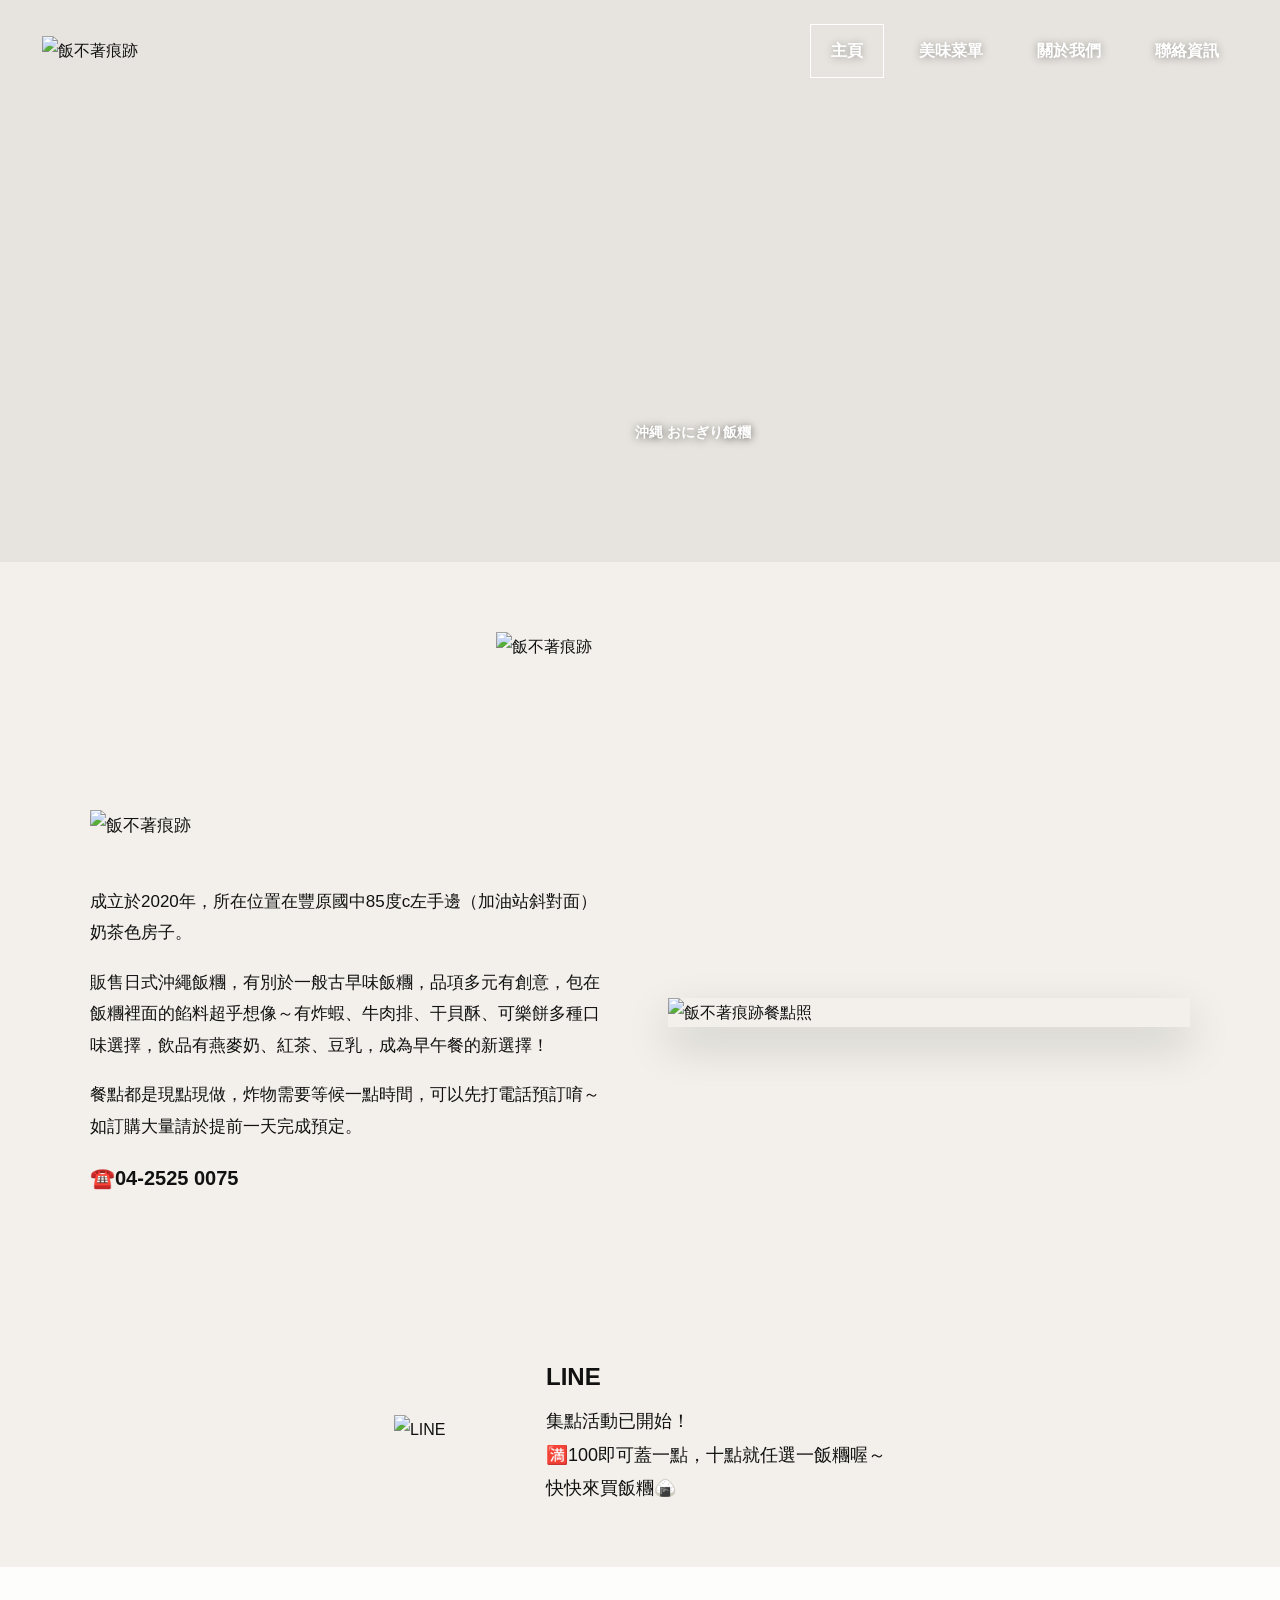
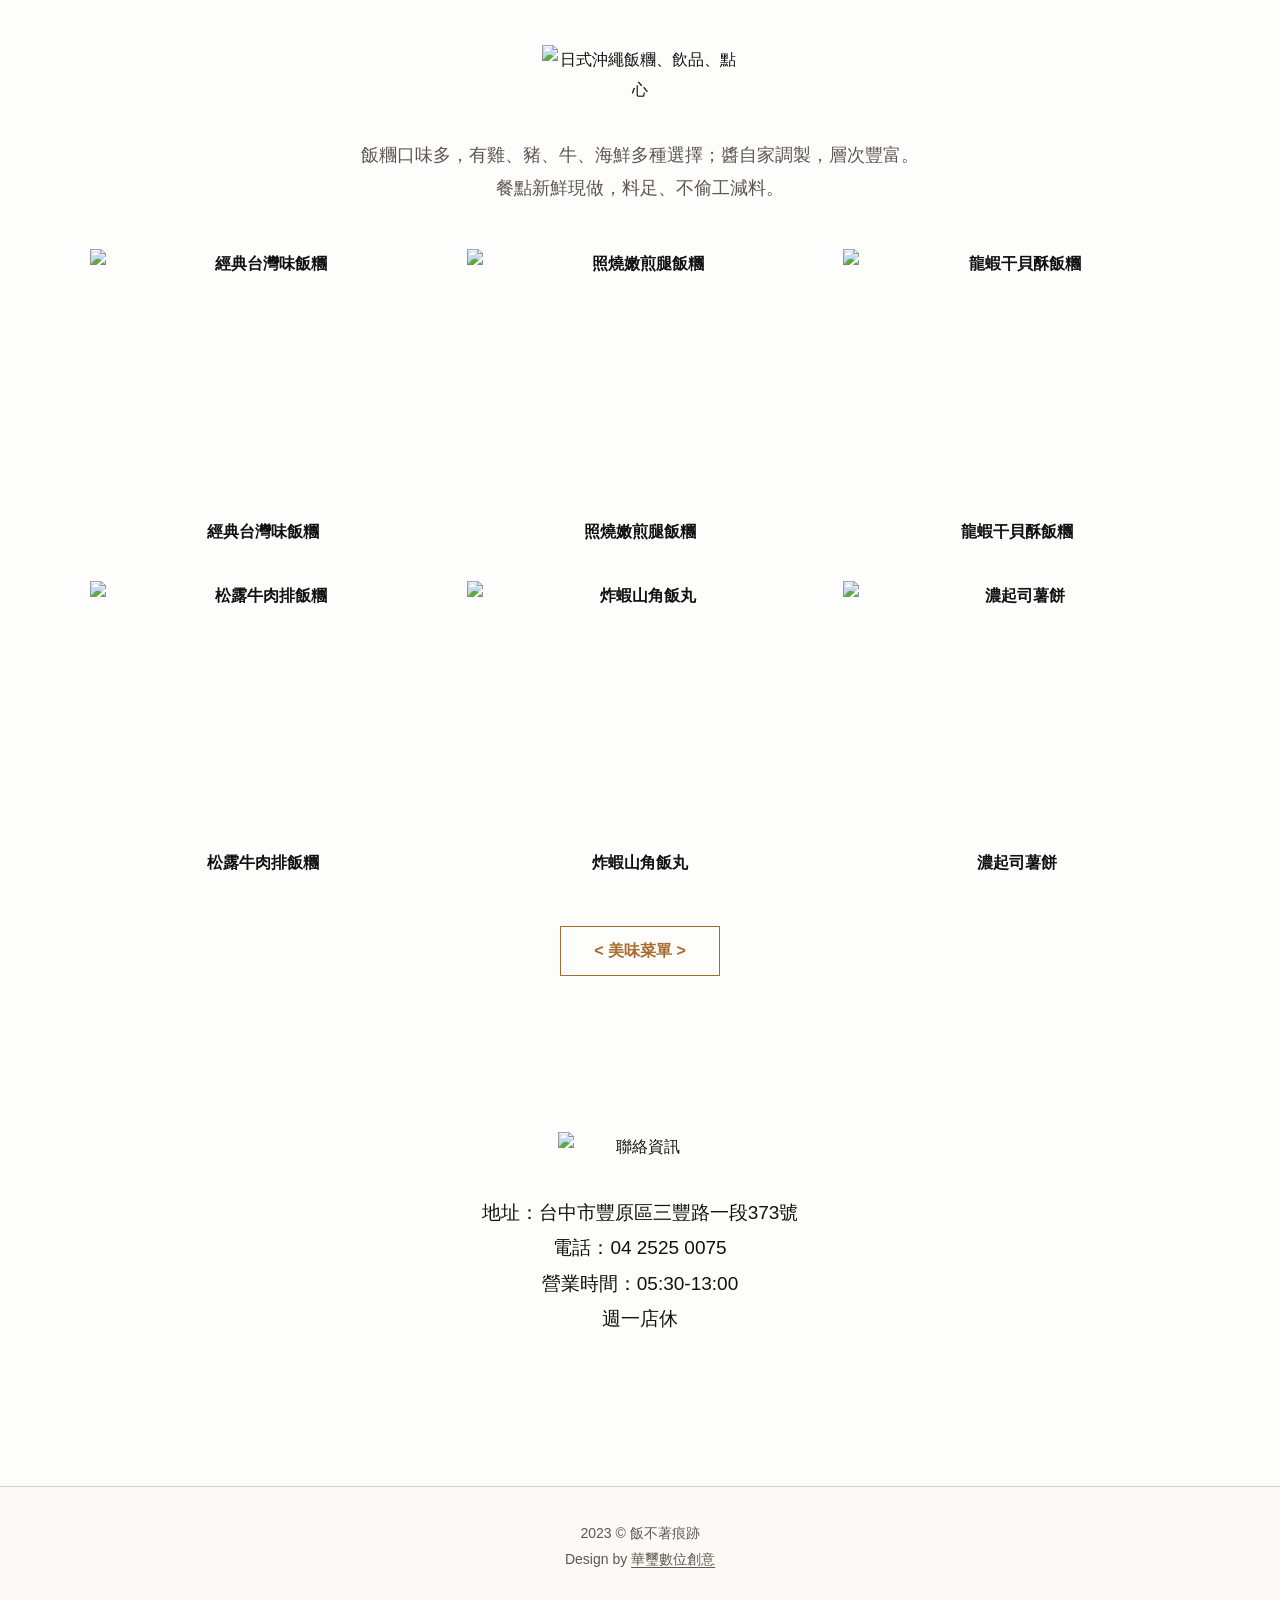
==== index.html @ ebf33647 "Add files via upload" ====
<!doctype html>
<html lang="zh-Hant">
  <head>
    <meta charset="utf-8">
    <meta name="viewport" content="width=device-width, initial-scale=1">
    <title>飯不著痕跡 - 主頁</title>
    <meta name="description" content="飯不著痕跡，豐原日式沖繩飯糰、飲品、點心。">
    <link rel="stylesheet" href="styles.css">
  </head>
  <body>
    <header class="site-header">
      <a class="brand" href="#home" aria-label="飯不著痕跡首頁">
        <img src="assets/logo.png" alt="飯不著痕跡">
      </a>
      <button class="menu-toggle" type="button" aria-label="開啟選單" aria-expanded="false">
        <span></span>
        <span></span>
        <span></span>
      </button>
      <nav class="nav" aria-label="主要導覽">
        <a class="active" href="#home">主頁</a>
        <a href="menu.html">美味菜單</a>
        <a href="about.html">關於我們</a>
        <a href="contact.html">聯絡資訊</a>
      </nav>
    </header>

    <main id="home">
      <section class="hero" aria-label="飯不著痕跡">
        <div class="hero-caption">沖縄 おにぎり飯糰</div>
      </section>

      <section class="logo-band" aria-label="品牌標誌">
        <img src="assets/mark.png" alt="飯不著痕跡">
      </section>

      <section class="section intro" id="about">
        <div class="wrap two-col">
          <div class="copy">
            <img class="section-title" src="assets/section-line.png" alt="飯不著痕跡">
            <p>成立於2020年，所在位置在豐原國中85度c左手邊（加油站斜對面）奶茶色房子。</p>
            <p>販售日式沖繩飯糰，有別於一般古早味飯糰，品項多元有創意，包在飯糰裡面的餡料超乎想像～有炸蝦、牛肉排、干貝酥、可樂餅多種口味選擇，飲品有燕麥奶、紅茶、豆乳，成為早午餐的新選擇！</p>
            <p>​餐點都是現點現做，炸物需要等候一點時間，可以先打電話預訂唷～<br>如訂購大量請於提前一天完成預定。</p>
            <p class="phone">☎️<a href="tel:0425250075">04-2525 0075</a></p>
          </div>
          <figure>
            <img src="assets/store.jpg" alt="飯不著痕跡餐點照">
          </figure>
        </div>
      </section>

      <section class="section line-section">
        <div class="wrap line-box">
          <a class="qr" href="https://lin.ee/HwCmywC" target="_blank" rel="noreferrer" aria-label="加入飯不著痕跡 LINE">
            <img src="assets/line-qr.png" alt="LINE">
          </a>
          <div class="line-copy">
            <h2>LINE</h2>
            <p>集點活動已開始！</p>
            <p>🈵️100即可蓋一點，十點就任選一飯糰喔～</p>
            <p>快快來買飯糰🍙​</p>
          </div>
        </div>
      </section>

      <section class="section menu" id="menu">
        <div class="wrap">
          <img class="section-title" src="assets/section-food.png" alt="日式沖繩飯糰、飲品、點心">
          <p class="menu-lead">飯糰口味多，有雞、豬、牛、海鮮多種選擇；醬自家調製，層次豐富。<br>餐點新鮮現做，料足、不偷工減料。​</p>
          <div class="gallery">
            <a href="assets/food-1.jpg" data-lightbox>
              <img src="assets/food-1.jpg" alt="經典台灣味飯糰">
              <span>經典台灣味飯糰</span>
            </a>
            <a href="assets/food-2.jpg" data-lightbox>
              <img src="assets/food-2.jpg" alt="照燒嫩煎腿飯糰">
              <span>照燒嫩煎腿飯糰</span>
            </a>
            <a href="assets/food-3.jpg" data-lightbox>
              <img src="assets/food-3.jpg" alt="龍蝦干貝酥飯糰">
              <span>龍蝦干貝酥飯糰</span>
            </a>
            <a href="assets/food-4.jpg" data-lightbox>
              <img src="assets/food-4.jpg" alt="松露牛肉排飯糰">
              <span>松露牛肉排飯糰</span>
            </a>
            <a href="assets/food-5.jpg" data-lightbox>
              <img src="assets/food-5.jpg" alt="炸蝦山角飯丸">
              <span>炸蝦山角飯丸</span>
            </a>
            <a href="assets/food-6.jpg" data-lightbox>
              <img src="assets/food-6.jpg" alt="濃起司薯餅">
              <span>濃起司薯餅</span>
            </a>
          </div>
          <a class="menu-button" href="menu.html">&lt; 美味菜單 &gt;</a>
        </div>
      </section>

      <section class="section contact" id="contact">
        <div class="wrap">
          <img class="section-title" src="assets/section-contact.png" alt="聯絡資訊">
          <address>
            地址：台中市豐原區三豐路一段373號<br>
            ​電話：<a href="tel:0425250075">04 2525 0075</a><br>
            營業時間：05:30-13:00<br>
            ​週一店休
          </address>
          <div class="socials" aria-label="社群連結">
            <a href="https://www.facebook.com/profile.php?id=100064195591875" target="_blank" rel="noreferrer" aria-label="Facebook">
              <img src="assets/facebook.png" alt="">
            </a>
            <a href="https://www.instagram.com/fanfan.373/" target="_blank" rel="noreferrer" aria-label="Instagram">
              <img src="assets/instagram.png" alt="">
            </a>
            <a href="https://lin.ee/HwCmywC" target="_blank" rel="noreferrer" aria-label="LINE">
              <img src="assets/line-icon.png" alt="">
            </a>
          </div>
        </div>
      </section>
    </main>

    <footer>
      <div>2023 © 飯不著痕跡</div>
      <div>Design by <a href="https://rehuaxidigit.weebly.com/" target="_blank" rel="noreferrer">華璽數位創意</a></div>
    </footer>

    <div class="lightbox" hidden>
      <button type="button" aria-label="關閉圖片">×</button>
      <img alt="">
    </div>
    <script src="script.js"></script>
  </body>
</html>
---- styles.css ----
:root {
  --ink: #111;
  --muted: #5d574f;
  --paper: #fbfaf7;
  --line: #d7cec1;
  --accent: #a66b2d;
}

* {
  box-sizing: border-box;
}

html {
  scroll-behavior: smooth;
}

body {
  margin: 0;
  color: var(--ink);
  background: #f3f0eb;
  font-family: "Noto Sans TC", "Microsoft JhengHei", Arial, sans-serif;
  line-height: 1.85;
}

a {
  color: inherit;
  text-decoration: none;
}

img {
  display: block;
  max-width: 100%;
}

.site-header {
  position: absolute;
  z-index: 10;
  top: 0;
  left: 0;
  right: 0;
  display: flex;
  align-items: center;
  justify-content: space-between;
  padding: 24px 42px;
}

.brand img {
  width: 118px;
  height: auto;
}

.nav {
  display: flex;
  align-items: center;
  gap: 16px;
  font-weight: 800;
  color: #fff;
  text-shadow: 0 1px 8px rgba(0, 0, 0, 0.35);
}

.nav a {
  min-width: 74px;
  padding: 11px 18px;
  border: 1px solid transparent;
  text-align: center;
}

.nav a:hover,
.nav a.active {
  border-color: #fff;
}

.menu-toggle {
  display: none;
  width: 42px;
  height: 42px;
  border: 1px solid rgba(255, 255, 255, 0.9);
  background: rgba(0, 0, 0, 0.18);
  padding: 9px;
}

.menu-toggle span {
  display: block;
  height: 2px;
  margin: 5px 0;
  background: #fff;
}

.hero {
  position: relative;
  min-height: 562px;
  background: linear-gradient(rgba(0, 0, 0, 0.05), rgba(0, 0, 0, 0.05)), url("assets/hero.jpg") center center / cover no-repeat;
}

.hero-caption,
.page-caption {
  position: absolute;
  left: 50%;
  bottom: 116px;
  transform: translateX(-4%);
  color: #fff;
  font-size: 14px;
  font-weight: 800;
  text-shadow: 0 1px 8px rgba(0, 0, 0, 0.55);
}

.page-hero {
  position: relative;
  min-height: 520px;
  background-position: center center;
  background-size: cover;
  background-repeat: no-repeat;
}

.menu-page-hero {
  background-image: linear-gradient(rgba(0, 0, 0, 0.04), rgba(0, 0, 0, 0.04)), url("assets/menu-hero.jpg");
  background-position: 100% 52%;
}

.about-page-hero {
  min-height: 505px;
  background-image: url("assets/about-hero.jpg");
  background-position: 50% 39%;
}

.contact-page-hero {
  min-height: 505px;
  background-image: url("assets/contact-hero.jpg");
  background-position: 100% 11%;
}

.page-caption {
  bottom: 82px;
  transform: translateX(-50%);
  font-size: 13px;
  letter-spacing: 2px;
}

.about-caption {
  color: #2a2a2a;
  text-shadow: none;
}

.logo-band {
  display: grid;
  min-height: 170px;
  place-items: center;
  background: url("assets/paper-bg.png") center center / cover no-repeat;
}

.logo-band img {
  width: 289px;
}

.section {
  padding: 78px 24px;
  background: url("assets/paper-bg.png") center center / cover no-repeat;
}

.wrap {
  width: min(1100px, 100%);
  margin: 0 auto;
}

.two-col {
  display: grid;
  grid-template-columns: 1fr 1fr;
  gap: 56px;
  align-items: center;
}

.section-title {
  width: auto;
  height: 42px;
  margin: 0 auto 34px;
}

.intro .section-title {
  margin-left: 0;
}

.copy {
  font-size: 17px;
}

.copy p {
  margin: 0 0 18px;
}

.phone {
  font-size: 20px;
  font-weight: 700;
}

.intro figure {
  margin: 0;
}

.intro figure img {
  width: 100%;
  box-shadow: 0 18px 45px rgba(0, 0, 0, 0.16);
}

.line-section {
  padding-top: 62px;
  padding-bottom: 62px;
}

.line-box {
  display: flex;
  align-items: center;
  justify-content: center;
  gap: 34px;
  text-align: left;
}

.qr img {
  width: 118px;
}

.line-copy h2 {
  margin: 0 0 6px;
  font-size: 24px;
}

.line-copy p {
  margin: 0;
  font-size: 18px;
}

.menu {
  text-align: center;
  background: linear-gradient(rgba(255, 255, 255, 0.88), rgba(255, 255, 255, 0.88)), url("assets/menu-bg.jpg") center center / cover fixed no-repeat;
}

.menu-page {
  text-align: center;
  background: linear-gradient(rgba(255, 255, 255, 0.88), rgba(255, 255, 255, 0.88)), url("assets/menu-bg.jpg") center center / cover fixed no-repeat;
}

.about-page {
  text-align: center;
  background: url("assets/paper-bg.png") center center / cover fixed no-repeat;
}

.contact-page {
  text-align: center;
  background: linear-gradient(rgba(255, 255, 255, 0.86), rgba(255, 255, 255, 0.86)), url("assets/contact-bg.jpg") center center / cover fixed no-repeat;
}

.menu .section-title {
  width: 196px;
  height: auto;
}

.menu-page .section-title {
  width: 196px;
  height: auto;
}

.menu-lead {
  margin: 0 auto 44px;
  color: var(--muted);
  font-size: 18px;
}

.gallery {
  display: grid;
  grid-template-columns: repeat(3, 1fr);
  gap: 30px;
  margin-bottom: 44px;
}

.gallery a {
  display: block;
  color: var(--ink);
  font-weight: 700;
}

.gallery img {
  width: 100%;
  aspect-ratio: 800 / 585;
  object-fit: cover;
  margin-bottom: 14px;
  transition: opacity 0.2s ease;
}

.gallery a:hover img {
  opacity: 0.86;
}

.gallery span {
  display: block;
  min-height: 34px;
}

.menu-button {
  display: inline-flex;
  align-items: center;
  justify-content: center;
  min-width: 160px;
  min-height: 42px;
  padding: 9px 24px;
  border: 1px solid var(--accent);
  color: var(--accent);
  font-weight: 700;
}

.menu-button:hover {
  background: var(--accent);
  color: #fff;
}

.menu-items {
  display: grid;
  gap: 54px;
  width: min(760px, 100%);
  margin: 0 auto 68px;
  text-align: left;
}

.menu-item img,
.full-menu-block img {
  width: 100%;
  height: auto;
  box-shadow: 0 18px 45px rgba(0, 0, 0, 0.14);
}

.menu-item p {
  margin: 16px 0 0;
  font-size: 17px;
  line-height: 1.75;
}

.full-menu-block {
  width: min(760px, 100%);
  margin: 0 auto;
  text-align: center;
}

.full-menu-block .menu-list-title {
  width: 200px;
  margin-bottom: 28px;
}

.full-menu-block p {
  margin: 18px 0 0;
}

.about-wrap {
  width: min(860px, 100%);
}

.about-logo {
  width: 289px;
  margin: 0 auto 34px;
}

.about-copy {
  margin: 0 auto 54px;
  font-size: 17px;
  line-height: 1.75;
  text-align: center;
}

.about-copy p {
  margin: 0;
}

.about-section-title {
  width: 199px;
  height: auto;
  margin-bottom: 24px;
}

.about-note {
  margin: 0 auto 34px;
  font-size: 17px;
}

.about-photo {
  margin: 0 auto;
  width: min(680px, 100%);
}

.about-photo img {
  width: 100%;
  box-shadow: 0 18px 45px rgba(0, 0, 0, 0.14);
}

.contact-wrap {
  width: min(860px, 100%);
}

.contact-page-title {
  width: 192px;
  height: auto;
  margin-bottom: 34px;
}

.map-wrap {
  display: grid;
  place-items: center;
  margin: 0 auto 34px;
}

.map-wrap iframe {
  width: min(400px, 100%);
  max-width: 100%;
  height: 300px;
}

.contact-address {
  margin-bottom: 34px;
  font-size: 17px;
  line-height: 1.75;
}

.contact-address span {
  color: #a82e2e;
}

.contact-socials img {
  max-width: 52px;
  max-height: 52px;
}

.contact {
  text-align: center;
  background: linear-gradient(rgba(255, 255, 255, 0.86), rgba(255, 255, 255, 0.86)), url("assets/contact-bg.jpg") center center / cover fixed no-repeat;
}

.contact .section-title {
  height: auto;
  width: 164px;
}

address {
  font-style: normal;
  font-size: 19px;
  margin-bottom: 30px;
}

.socials {
  display: flex;
  justify-content: center;
  gap: 20px;
}

.socials a {
  display: grid;
  width: 42px;
  height: 42px;
  place-items: center;
}

.socials img {
  max-width: 34px;
  max-height: 34px;
}

footer {
  padding: 34px 20px 44px;
  border-top: 1px solid var(--line);
  background: var(--paper);
  color: var(--muted);
  text-align: center;
  font-size: 14px;
}

footer a {
  text-decoration: underline;
  text-underline-offset: 3px;
}

.lightbox {
  position: fixed;
  z-index: 100;
  inset: 0;
  display: grid;
  place-items: center;
  padding: 28px;
  background: rgba(0, 0, 0, 0.82);
}

.lightbox[hidden] {
  display: none;
}

.lightbox img {
  max-width: min(980px, 92vw);
  max-height: 84vh;
}

.lightbox button {
  position: absolute;
  top: 18px;
  right: 24px;
  width: 44px;
  height: 44px;
  border: 1px solid rgba(255, 255, 255, 0.7);
  background: rgba(0, 0, 0, 0.2);
  color: #fff;
  font-size: 32px;
  line-height: 1;
}

@media (max-width: 780px) {
  .site-header {
    position: absolute;
    padding: 18px 20px;
  }

  .brand img {
    width: 106px;
  }

  .menu-toggle {
    display: block;
  }

  .nav {
    position: absolute;
    top: 76px;
    left: 20px;
    right: 20px;
    display: none;
    flex-direction: column;
    gap: 0;
    padding: 8px;
    background: rgba(23, 18, 13, 0.88);
  }

  .nav.open {
    display: flex;
  }

  .nav a {
    width: 100%;
    border-color: transparent;
  }

  .hero {
    min-height: 430px;
    background-position: 34% center;
  }

  .page-hero {
    min-height: 390px;
  }

  .about-page-hero {
    min-height: 380px;
  }

  .contact-page-hero {
    min-height: 380px;
    background-position: 74% 12%;
  }

  .hero-caption {
    left: 50%;
    bottom: 72px;
    transform: translateX(-10%);
  }

  .page-caption {
    bottom: 58px;
    transform: translateX(-50%);
  }

  .logo-band {
    min-height: 136px;
  }

  .logo-band img {
    width: 230px;
  }

  .section {
    padding: 56px 20px;
  }

  .two-col {
    grid-template-columns: 1fr;
    gap: 34px;
  }

  .intro .section-title {
    margin-left: auto;
  }

  .copy,
  .line-copy p,
  .menu-lead,
  address {
    font-size: 16px;
  }

  .line-box {
    flex-direction: column;
    text-align: center;
  }

  .gallery {
    grid-template-columns: 1fr;
    gap: 28px;
  }

  .menu-items {
    gap: 38px;
    margin-bottom: 52px;
  }

  .menu-item p {
    font-size: 16px;
  }

  .about-copy,
  .about-note {
    font-size: 16px;
  }

  .about-logo {
    width: 230px;
  }

  .contact-address {
    font-size: 16px;
  }
}
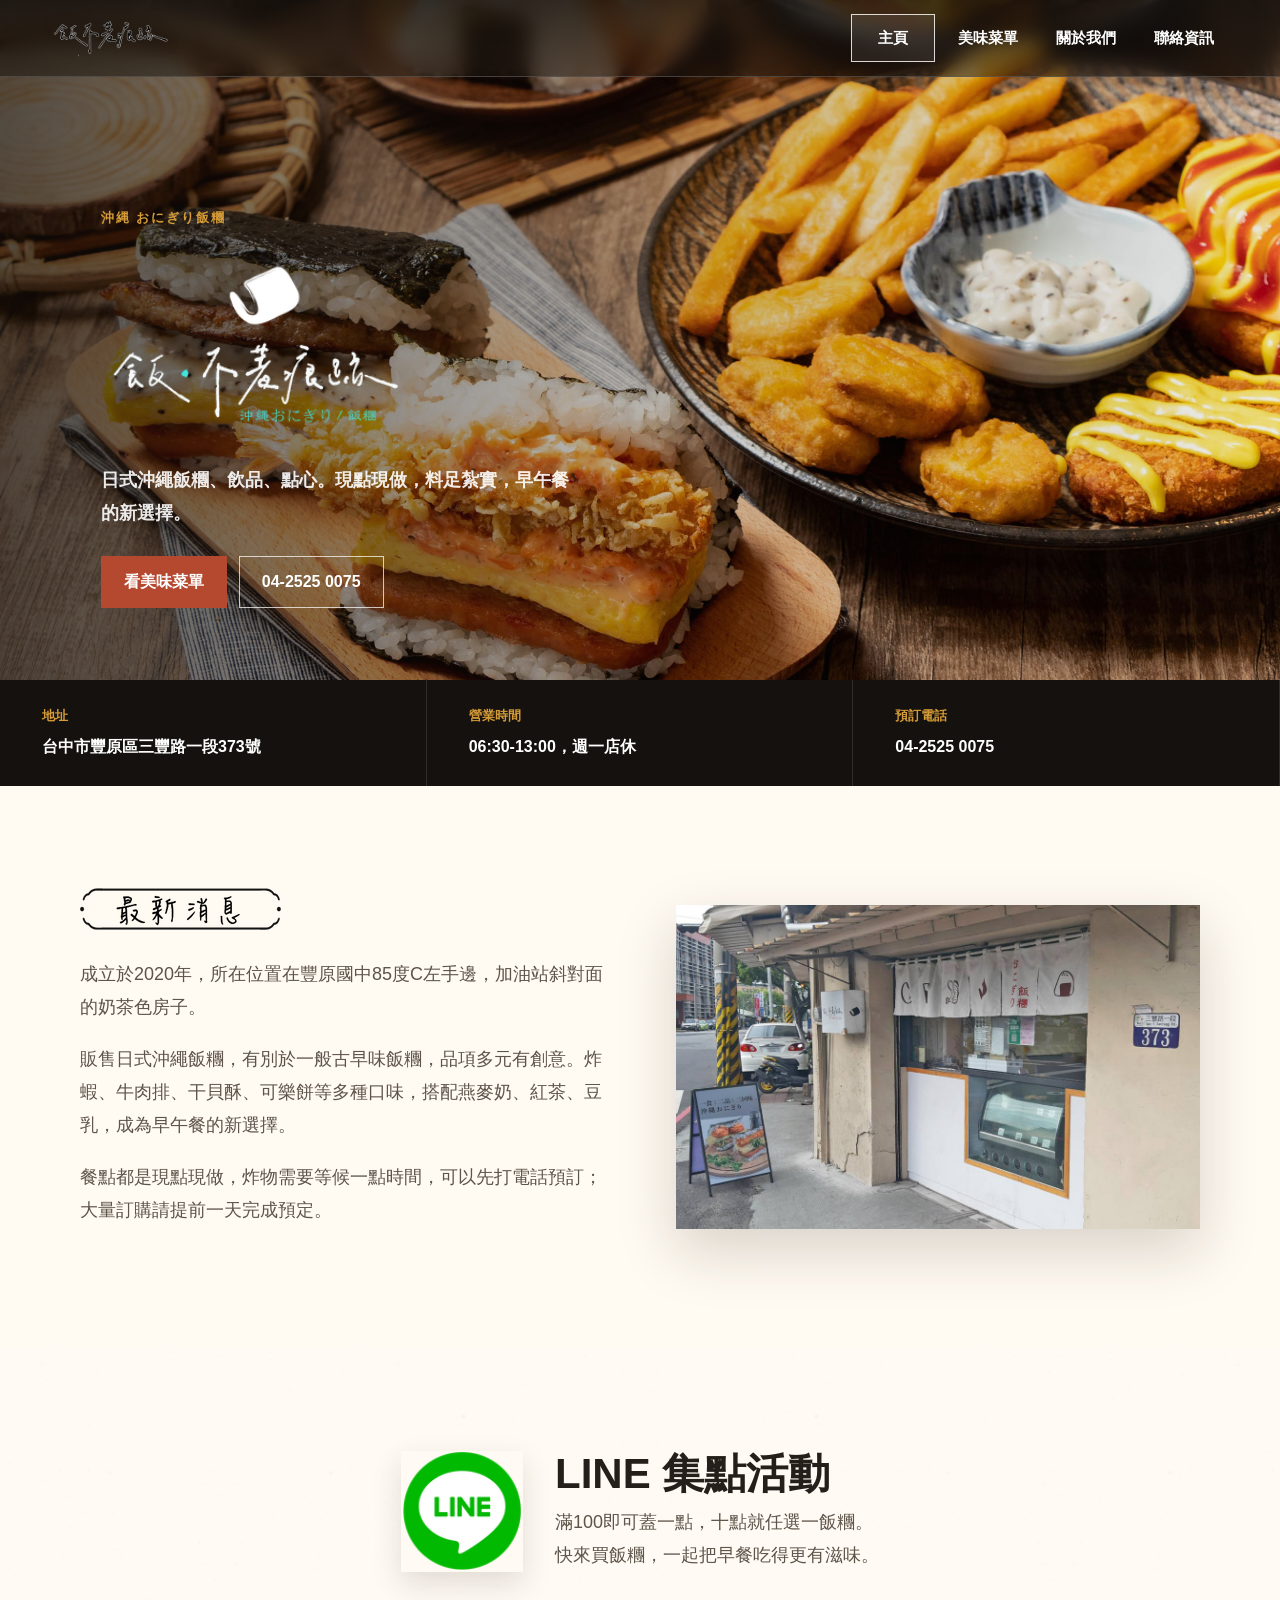
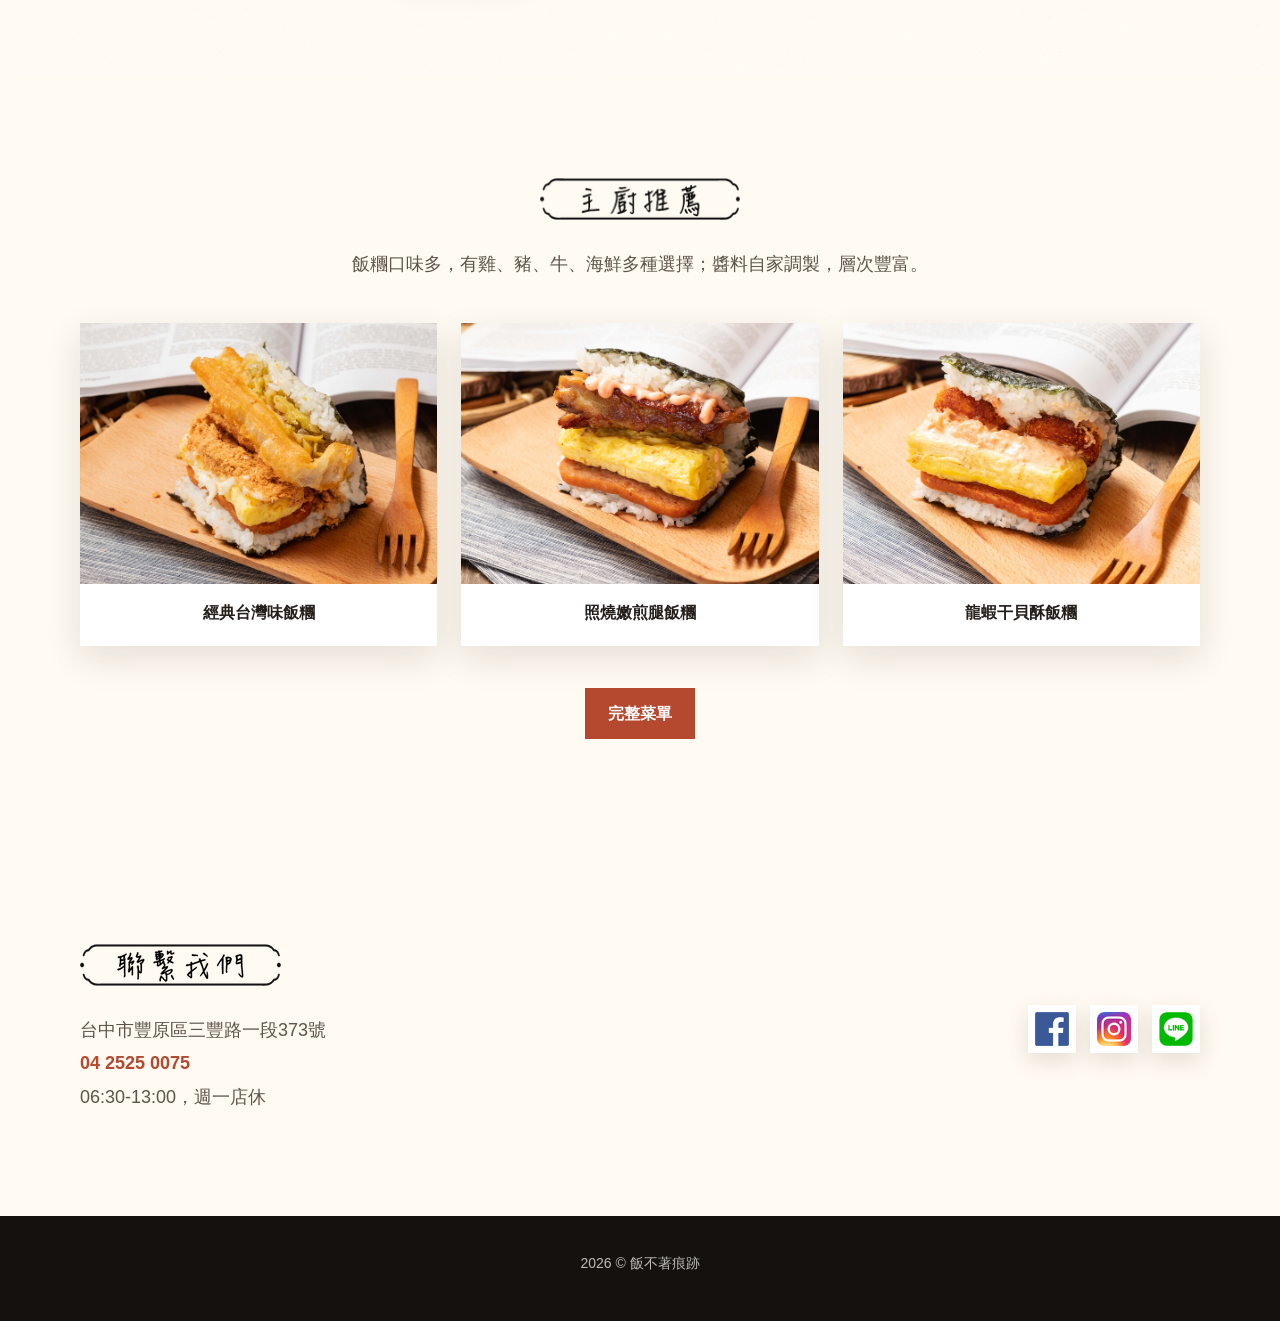
==== commit ff8d34b7: "Add files via upload" ====
--- a/index.html
+++ b/index.html
@@ -3,13 +3,13 @@
   <head>
     <meta charset="utf-8">
     <meta name="viewport" content="width=device-width, initial-scale=1">
-    <title>飯不著痕跡 - 主頁</title>
-    <meta name="description" content="飯不著痕跡，豐原日式沖繩飯糰、飲品、點心。">
+    <title>飯不著痕跡 - 沖縄おにぎり飯糰</title>
+    <meta name="description" content="飯不著痕跡，台中豐原日式沖繩飯糰、飲品、點心。餐點現點現做，歡迎電話預訂。">
     <link rel="stylesheet" href="styles.css">
   </head>
   <body>
     <header class="site-header">
-      <a class="brand" href="#home" aria-label="飯不著痕跡首頁">
+      <a class="brand" href="index.html" aria-label="飯不著痕跡首頁">
         <img src="assets/logo.png" alt="飯不著痕跡">
       </a>
       <button class="menu-toggle" type="button" aria-label="開啟選單" aria-expanded="false">
@@ -18,33 +18,51 @@
         <span></span>
       </button>
       <nav class="nav" aria-label="主要導覽">
-        <a class="active" href="#home">主頁</a>
+        <a class="active" href="index.html">主頁</a>
         <a href="menu.html">美味菜單</a>
         <a href="about.html">關於我們</a>
         <a href="contact.html">聯絡資訊</a>
       </nav>
     </header>
 
-    <main id="home">
-      <section class="hero" aria-label="飯不著痕跡">
-        <div class="hero-caption">沖縄 おにぎり飯糰</div>
+    <main>
+      <section class="hero home-hero">
+        <div class="hero-content">
+          <p class="eyebrow">沖縄 おにぎり飯糰</p>
+          <img class="hero-mark" src="assets/mark.png" alt="飯不著痕跡">
+          <p class="hero-copy">日式沖繩飯糰、飲品、點心。現點現做，料足紮實，早午餐的新選擇。</p>
+          <div class="hero-actions">
+            <a class="primary-action" href="menu.html">看美味菜單</a>
+            <a class="secondary-action" href="tel:0425250075">04-2525 0075</a>
+          </div>
+        </div>
       </section>
 
-      <section class="logo-band" aria-label="品牌標誌">
-        <img src="assets/mark.png" alt="飯不著痕跡">
+      <section class="quick-info" aria-label="店家資訊">
+        <div>
+          <span>地址</span>
+          <strong>台中市豐原區三豐路一段373號</strong>
+        </div>
+        <div>
+          <span>營業時間</span>
+          <strong>06:30-13:00，週一店休</strong>
+        </div>
+        <div>
+          <span>預訂電話</span>
+          <strong><a href="tel:0425250075">04-2525 0075</a></strong>
+        </div>
       </section>
 
-      <section class="section intro" id="about">
+      <section class="section intro">
         <div class="wrap two-col">
           <div class="copy">
-            <img class="section-title" src="assets/section-line.png" alt="飯不著痕跡">
-            <p>成立於2020年，所在位置在豐原國中85度c左手邊（加油站斜對面）奶茶色房子。</p>
-            <p>販售日式沖繩飯糰，有別於一般古早味飯糰，品項多元有創意，包在飯糰裡面的餡料超乎想像～有炸蝦、牛肉排、干貝酥、可樂餅多種口味選擇，飲品有燕麥奶、紅茶、豆乳，成為早午餐的新選擇！</p>
-            <p>​餐點都是現點現做，炸物需要等候一點時間，可以先打電話預訂唷～<br>如訂購大量請於提前一天完成預定。</p>
-            <p class="phone">☎️<a href="tel:0425250075">04-2525 0075</a></p>
+            <img class="section-title align-left" src="assets/section-line.png" alt="飯不著痕跡">
+            <p>成立於2020年，所在位置在豐原國中85度C左手邊，加油站斜對面的奶茶色房子。</p>
+            <p>販售日式沖繩飯糰，有別於一般古早味飯糰，品項多元有創意。炸蝦、牛肉排、干貝酥、可樂餅等多種口味，搭配燕麥奶、紅茶、豆乳，成為早午餐的新選擇。</p>
+            <p>餐點都是現點現做，炸物需要等候一點時間，可以先打電話預訂；大量訂購請提前一天完成預定。</p>
           </div>
-          <figure>
-            <img src="assets/store.jpg" alt="飯不著痕跡餐點照">
+          <figure class="feature-photo">
+            <img src="assets/store.jpg" alt="飯不著痕跡店面">
           </figure>
         </div>
       </section>
@@ -55,18 +73,17 @@
             <img src="assets/line-qr.png" alt="LINE">
           </a>
           <div class="line-copy">
-            <h2>LINE</h2>
-            <p>集點活動已開始！</p>
-            <p>🈵️100即可蓋一點，十點就任選一飯糰喔～</p>
-            <p>快快來買飯糰🍙​</p>
+            <h2>LINE 集點活動</h2>
+            <p>滿100即可蓋一點，十點就任選一飯糰。</p>
+            <p>快來買飯糰，一起把早餐吃得更有滋味。</p>
           </div>
         </div>
       </section>
 
-      <section class="section menu" id="menu">
+      <section class="section menu-preview">
         <div class="wrap">
           <img class="section-title" src="assets/section-food.png" alt="日式沖繩飯糰、飲品、點心">
-          <p class="menu-lead">飯糰口味多，有雞、豬、牛、海鮮多種選擇；醬自家調製，層次豐富。<br>餐點新鮮現做，料足、不偷工減料。​</p>
+          <p class="section-lead">飯糰口味多，有雞、豬、牛、海鮮多種選擇；醬料自家調製，層次豐富。</p>
           <div class="gallery">
             <a href="assets/food-1.jpg" data-lightbox>
               <img src="assets/food-1.jpg" alt="經典台灣味飯糰">
@@ -80,32 +97,21 @@
               <img src="assets/food-3.jpg" alt="龍蝦干貝酥飯糰">
               <span>龍蝦干貝酥飯糰</span>
             </a>
-            <a href="assets/food-4.jpg" data-lightbox>
-              <img src="assets/food-4.jpg" alt="松露牛肉排飯糰">
-              <span>松露牛肉排飯糰</span>
-            </a>
-            <a href="assets/food-5.jpg" data-lightbox>
-              <img src="assets/food-5.jpg" alt="炸蝦山角飯丸">
-              <span>炸蝦山角飯丸</span>
-            </a>
-            <a href="assets/food-6.jpg" data-lightbox>
-              <img src="assets/food-6.jpg" alt="濃起司薯餅">
-              <span>濃起司薯餅</span>
-            </a>
           </div>
-          <a class="menu-button" href="menu.html">&lt; 美味菜單 &gt;</a>
+          <a class="menu-button" href="menu.html">完整菜單</a>
         </div>
       </section>
 
-      <section class="section contact" id="contact">
-        <div class="wrap">
-          <img class="section-title" src="assets/section-contact.png" alt="聯絡資訊">
-          <address>
-            地址：台中市豐原區三豐路一段373號<br>
-            ​電話：<a href="tel:0425250075">04 2525 0075</a><br>
-            營業時間：05:30-13:00<br>
-            ​週一店休
-          </address>
+      <section class="section contact-strip">
+        <div class="wrap contact-strip-inner">
+          <div>
+            <img class="section-title align-left" src="assets/section-contact.png" alt="聯絡資訊">
+            <address>
+              台中市豐原區三豐路一段373號<br>
+              <a href="tel:0425250075">04 2525 0075</a><br>
+              06:30-13:00，週一店休
+            </address>
+          </div>
           <div class="socials" aria-label="社群連結">
             <a href="https://www.facebook.com/profile.php?id=100064195591875" target="_blank" rel="noreferrer" aria-label="Facebook">
               <img src="assets/facebook.png" alt="">
@@ -122,8 +128,7 @@
     </main>
 
     <footer>
-      <div>2023 © 飯不著痕跡</div>
-      <div>Design by <a href="https://rehuaxidigit.weebly.com/" target="_blank" rel="noreferrer">華璽數位創意</a></div>
+      <div>2026 © 飯不著痕跡</div>
     </footer>
 
     <div class="lightbox" hidden>
--- a/styles.css
+++ b/styles.css
@@ -1,9 +1,14 @@
 :root {
-  --ink: #111;
-  --muted: #5d574f;
-  --paper: #fbfaf7;
-  --line: #d7cec1;
-  --accent: #a66b2d;
+  --ink: #241f1a;
+  --soft-ink: #5d544a;
+  --paper: #fffaf2;
+  --rice: #f4eadc;
+  --charcoal: #14110e;
+  --accent: #b5492f;
+  --gold: #d49b37;
+  --leaf: #65785a;
+  --line: rgba(36, 31, 26, 0.14);
+  --shadow: 0 22px 55px rgba(44, 31, 19, 0.18);
 }
 
 * {
@@ -17,7 +22,7 @@
 body {
   margin: 0;
   color: var(--ink);
-  background: #f3f0eb;
+  background: var(--paper);
   font-family: "Noto Sans TC", "Microsoft JhengHei", Arial, sans-serif;
   line-height: 1.85;
 }
@@ -33,49 +38,56 @@
 }
 
 .site-header {
-  position: absolute;
-  z-index: 10;
+  position: fixed;
+  z-index: 20;
   top: 0;
   left: 0;
   right: 0;
   display: flex;
   align-items: center;
   justify-content: space-between;
-  padding: 24px 42px;
+  min-height: 76px;
+  padding: 14px clamp(18px, 4vw, 54px);
+  border-bottom: 1px solid rgba(255, 255, 255, 0.2);
+  background: linear-gradient(rgba(20, 17, 14, 0.78), rgba(20, 17, 14, 0.48));
+  backdrop-filter: blur(10px);
 }
 
 .brand img {
-  width: 118px;
+  width: 120px;
   height: auto;
+  filter: drop-shadow(0 1px 8px rgba(0, 0, 0, 0.35));
 }
 
 .nav {
   display: flex;
   align-items: center;
-  gap: 16px;
+  gap: 8px;
+  color: #fff;
+  font-size: 15px;
   font-weight: 800;
-  color: #fff;
-  text-shadow: 0 1px 8px rgba(0, 0, 0, 0.35);
 }
 
 .nav a {
-  min-width: 74px;
-  padding: 11px 18px;
+  min-width: 84px;
+  padding: 9px 14px;
   border: 1px solid transparent;
   text-align: center;
+  transition: border-color 0.2s ease, background 0.2s ease;
 }
 
 .nav a:hover,
 .nav a.active {
-  border-color: #fff;
+  border-color: rgba(255, 255, 255, 0.82);
+  background: rgba(255, 255, 255, 0.08);
 }
 
 .menu-toggle {
   display: none;
-  width: 42px;
-  height: 42px;
-  border: 1px solid rgba(255, 255, 255, 0.9);
-  background: rgba(0, 0, 0, 0.18);
+  width: 44px;
+  height: 44px;
+  border: 1px solid rgba(255, 255, 255, 0.72);
+  background: rgba(20, 17, 14, 0.42);
   padding: 9px;
 }
 
@@ -88,370 +100,365 @@
 
 .hero {
   position: relative;
-  min-height: 562px;
-  background: linear-gradient(rgba(0, 0, 0, 0.05), rgba(0, 0, 0, 0.05)), url("assets/hero.jpg") center center / cover no-repeat;
-}
-
-.hero-caption,
-.page-caption {
-  position: absolute;
-  left: 50%;
-  bottom: 116px;
-  transform: translateX(-4%);
-  color: #fff;
-  font-size: 14px;
-  font-weight: 800;
-  text-shadow: 0 1px 8px rgba(0, 0, 0, 0.55);
-}
-
-.page-hero {
-  position: relative;
-  min-height: 520px;
-  background-position: center center;
+  min-height: 680px;
+  display: grid;
+  align-items: end;
+  padding: 150px 24px 72px;
+  background-position: center;
   background-size: cover;
   background-repeat: no-repeat;
 }
 
-.menu-page-hero {
-  background-image: linear-gradient(rgba(0, 0, 0, 0.04), rgba(0, 0, 0, 0.04)), url("assets/menu-hero.jpg");
+.home-hero {
+  background-image:
+    linear-gradient(90deg, rgba(18, 13, 8, 0.72), rgba(18, 13, 8, 0.22) 56%, rgba(18, 13, 8, 0.08)),
+    url("/assets/hero.jpg");
+}
+
+.page-hero {
+  min-height: 520px;
+}
+
+.menu-hero {
+  background-image:
+    linear-gradient(90deg, rgba(18, 13, 8, 0.68), rgba(18, 13, 8, 0.16)),
+    url("/assets/menu-hero.jpg");
   background-position: 100% 52%;
 }
 
-.about-page-hero {
-  min-height: 505px;
-  background-image: url("assets/about-hero.jpg");
-  background-position: 50% 39%;
-}
-
-.contact-page-hero {
-  min-height: 505px;
-  background-image: url("assets/contact-hero.jpg");
+.about-hero {
+  background-image:
+    linear-gradient(90deg, rgba(255, 250, 242, 0.72), rgba(255, 250, 242, 0.12)),
+    url("/assets/about-hero.jpg");
+  background-position: center 39%;
+}
+
+.contact-hero {
+  background-image:
+    linear-gradient(90deg, rgba(18, 13, 8, 0.68), rgba(18, 13, 8, 0.12)),
+    url("/assets/contact-hero.jpg");
   background-position: 100% 11%;
 }
 
-.page-caption {
-  bottom: 82px;
-  transform: translateX(-50%);
+.hero-content {
+  width: min(560px, 100%);
+  margin-left: clamp(0px, 6vw, 80px);
+  color: #fff;
+}
+
+.hero-content.light {
+  color: var(--ink);
+}
+
+.hero-content.compact {
+  width: min(520px, 100%);
+}
+
+.eyebrow {
+  margin: 0 0 18px;
+  color: var(--gold);
   font-size: 13px;
+  font-weight: 900;
   letter-spacing: 2px;
-}
-
-.about-caption {
-  color: #2a2a2a;
-  text-shadow: none;
-}
-
-.logo-band {
+  text-transform: uppercase;
+}
+
+.hero-mark {
+  width: min(310px, 72vw);
+  margin: 0 0 18px;
+  filter: invert(1) drop-shadow(0 4px 16px rgba(0, 0, 0, 0.28));
+}
+
+.hero h1 {
+  margin: 0 0 12px;
+  font-size: clamp(44px, 8vw, 76px);
+  line-height: 1;
+  letter-spacing: 0;
+}
+
+.hero-copy {
+  width: min(470px, 100%);
+  margin: 0 0 26px;
+  font-size: 18px;
+  font-weight: 700;
+  color: rgba(255, 255, 255, 0.9);
+}
+
+.light .hero-copy {
+  color: var(--soft-ink);
+}
+
+.hero-actions {
+  display: flex;
+  flex-wrap: wrap;
+  gap: 12px;
+}
+
+.primary-action,
+.secondary-action,
+.menu-button {
+  display: inline-flex;
+  min-height: 46px;
+  align-items: center;
+  justify-content: center;
+  padding: 10px 22px;
+  border: 1px solid transparent;
+  font-weight: 900;
+}
+
+.primary-action,
+.menu-button {
+  background: var(--accent);
+  color: #fff;
+}
+
+.secondary-action {
+  border-color: rgba(255, 255, 255, 0.72);
+  color: #fff;
+}
+
+.quick-info {
   display: grid;
-  min-height: 170px;
-  place-items: center;
-  background: url("assets/paper-bg.png") center center / cover no-repeat;
-}
-
-.logo-band img {
-  width: 289px;
+  grid-template-columns: repeat(3, 1fr);
+  background: var(--charcoal);
+  color: #fff;
+}
+
+.quick-info div {
+  padding: 24px clamp(18px, 4vw, 42px);
+  border-right: 1px solid rgba(255, 255, 255, 0.12);
+}
+
+.quick-info span {
+  display: block;
+  margin-bottom: 4px;
+  color: var(--gold);
+  font-size: 13px;
+  font-weight: 900;
+}
+
+.quick-info strong {
+  font-size: 16px;
 }
 
 .section {
-  padding: 78px 24px;
-  background: url("assets/paper-bg.png") center center / cover no-repeat;
+  padding: clamp(66px, 8vw, 106px) 24px;
+  background: var(--paper);
 }
 
 .wrap {
-  width: min(1100px, 100%);
+  width: min(1120px, 100%);
   margin: 0 auto;
 }
 
-.two-col {
+.two-col,
+.about-layout,
+.contact-layout {
   display: grid;
   grid-template-columns: 1fr 1fr;
-  gap: 56px;
+  gap: clamp(34px, 6vw, 72px);
   align-items: center;
 }
 
 .section-title {
   width: auto;
   height: 42px;
-  margin: 0 auto 34px;
-}
-
-.intro .section-title {
+  margin: 0 auto 28px;
+}
+
+.align-left {
   margin-left: 0;
 }
 
-.copy {
-  font-size: 17px;
-}
-
-.copy p {
+.copy,
+.about-text,
+.contact-details {
+  color: var(--soft-ink);
+  font-size: 18px;
+}
+
+.copy p,
+.about-text p {
   margin: 0 0 18px;
 }
 
-.phone {
-  font-size: 20px;
-  font-weight: 700;
-}
-
-.intro figure {
+.feature-photo {
   margin: 0;
 }
 
-.intro figure img {
+.feature-photo img,
+.menu-item img,
+.full-menu-block img {
   width: 100%;
-  box-shadow: 0 18px 45px rgba(0, 0, 0, 0.16);
+  box-shadow: var(--shadow);
 }
 
 .line-section {
-  padding-top: 62px;
-  padding-bottom: 62px;
+  background:
+    linear-gradient(rgba(255, 250, 242, 0.86), rgba(255, 250, 242, 0.86)),
+    url("/assets/paper-bg.png") center / cover;
 }
 
 .line-box {
   display: flex;
   align-items: center;
   justify-content: center;
-  gap: 34px;
-  text-align: left;
+  gap: 32px;
 }
 
 .qr img {
-  width: 118px;
+  width: 122px;
+  box-shadow: 0 12px 28px rgba(44, 31, 19, 0.14);
 }
 
 .line-copy h2 {
-  margin: 0 0 6px;
-  font-size: 24px;
+  margin: 0 0 8px;
+  font-size: clamp(28px, 4vw, 42px);
+  line-height: 1.15;
 }
 
 .line-copy p {
   margin: 0;
+  color: var(--soft-ink);
   font-size: 18px;
 }
 
-.menu {
-  text-align: center;
-  background: linear-gradient(rgba(255, 255, 255, 0.88), rgba(255, 255, 255, 0.88)), url("assets/menu-bg.jpg") center center / cover fixed no-repeat;
-}
-
+.menu-preview,
 .menu-page {
   text-align: center;
-  background: linear-gradient(rgba(255, 255, 255, 0.88), rgba(255, 255, 255, 0.88)), url("assets/menu-bg.jpg") center center / cover fixed no-repeat;
-}
-
-.about-page {
-  text-align: center;
-  background: url("assets/paper-bg.png") center center / cover fixed no-repeat;
-}
-
-.contact-page {
-  text-align: center;
-  background: linear-gradient(rgba(255, 255, 255, 0.86), rgba(255, 255, 255, 0.86)), url("assets/contact-bg.jpg") center center / cover fixed no-repeat;
-}
-
-.menu .section-title {
-  width: 196px;
-  height: auto;
-}
-
-.menu-page .section-title {
-  width: 196px;
-  height: auto;
-}
-
-.menu-lead {
-  margin: 0 auto 44px;
-  color: var(--muted);
+  background:
+    linear-gradient(rgba(255, 250, 242, 0.9), rgba(255, 250, 242, 0.9)),
+    url("/assets/menu-bg.jpg") center / cover fixed;
+}
+
+.section-lead {
+  width: min(720px, 100%);
+  margin: 0 auto 42px;
+  color: var(--soft-ink);
   font-size: 18px;
 }
 
 .gallery {
   display: grid;
   grid-template-columns: repeat(3, 1fr);
-  gap: 30px;
-  margin-bottom: 44px;
+  gap: 24px;
+  margin-bottom: 42px;
 }
 
 .gallery a {
   display: block;
+  background: #fff;
   color: var(--ink);
-  font-weight: 700;
+  box-shadow: 0 12px 34px rgba(44, 31, 19, 0.12);
+  transition: transform 0.2s ease, box-shadow 0.2s ease;
+}
+
+.gallery a:hover {
+  transform: translateY(-4px);
+  box-shadow: var(--shadow);
 }
 
 .gallery img {
   width: 100%;
   aspect-ratio: 800 / 585;
   object-fit: cover;
-  margin-bottom: 14px;
-  transition: opacity 0.2s ease;
-}
-
-.gallery a:hover img {
-  opacity: 0.86;
 }
 
 .gallery span {
   display: block;
-  min-height: 34px;
-}
-
-.menu-button {
-  display: inline-flex;
-  align-items: center;
-  justify-content: center;
-  min-width: 160px;
-  min-height: 42px;
-  padding: 9px 24px;
-  border: 1px solid var(--accent);
-  color: var(--accent);
-  font-weight: 700;
-}
-
-.menu-button:hover {
-  background: var(--accent);
-  color: #fff;
+  padding: 14px 12px 18px;
+  font-weight: 900;
 }
 
 .menu-items {
   display: grid;
-  gap: 54px;
-  width: min(760px, 100%);
-  margin: 0 auto 68px;
+  grid-template-columns: repeat(2, 1fr);
+  gap: 34px;
+  margin-bottom: 58px;
   text-align: left;
 }
 
-.menu-item img,
-.full-menu-block img {
-  width: 100%;
-  height: auto;
-  box-shadow: 0 18px 45px rgba(0, 0, 0, 0.14);
+.menu-item {
+  background: rgba(255, 255, 255, 0.82);
+  box-shadow: 0 12px 34px rgba(44, 31, 19, 0.12);
 }
 
 .menu-item p {
-  margin: 16px 0 0;
-  font-size: 17px;
-  line-height: 1.75;
+  margin: 0;
+  padding: 18px 20px 22px;
+  color: var(--soft-ink);
+  font-weight: 800;
 }
 
 .full-menu-block {
   width: min(760px, 100%);
   margin: 0 auto;
-  text-align: center;
-}
-
-.full-menu-block .menu-list-title {
-  width: 200px;
-  margin-bottom: 28px;
 }
 
 .full-menu-block p {
-  margin: 18px 0 0;
-}
-
-.about-wrap {
-  width: min(860px, 100%);
+  color: var(--soft-ink);
+  font-weight: 900;
+}
+
+.about-page {
+  background:
+    linear-gradient(rgba(255, 250, 242, 0.9), rgba(255, 250, 242, 0.9)),
+    url("/assets/paper-bg.png") center / cover fixed;
 }
 
 .about-logo {
-  width: 289px;
-  margin: 0 auto 34px;
-}
-
-.about-copy {
-  margin: 0 auto 54px;
-  font-size: 17px;
-  line-height: 1.75;
-  text-align: center;
-}
-
-.about-copy p {
+  width: min(280px, 74vw);
+  margin: 0 0 28px;
+}
+
+.contact-strip,
+.contact-page {
+  background:
+    linear-gradient(rgba(255, 250, 242, 0.88), rgba(255, 250, 242, 0.88)),
+    url("/assets/contact-bg.jpg") center / cover fixed;
+}
+
+.contact-strip-inner {
+  display: flex;
+  align-items: center;
+  justify-content: space-between;
+  gap: 28px;
+}
+
+address {
   margin: 0;
-}
-
-.about-section-title {
-  width: 199px;
-  height: auto;
-  margin-bottom: 24px;
-}
-
-.about-note {
-  margin: 0 auto 34px;
-  font-size: 17px;
-}
-
-.about-photo {
-  margin: 0 auto;
-  width: min(680px, 100%);
-}
-
-.about-photo img {
-  width: 100%;
-  box-shadow: 0 18px 45px rgba(0, 0, 0, 0.14);
-}
-
-.contact-wrap {
-  width: min(860px, 100%);
-}
-
-.contact-page-title {
-  width: 192px;
-  height: auto;
-  margin-bottom: 34px;
-}
-
-.map-wrap {
-  display: grid;
-  place-items: center;
-  margin: 0 auto 34px;
-}
-
-.map-wrap iframe {
-  width: min(400px, 100%);
-  max-width: 100%;
-  height: 300px;
-}
-
-.contact-address {
-  margin-bottom: 34px;
-  font-size: 17px;
-  line-height: 1.75;
-}
-
-.contact-address span {
-  color: #a82e2e;
-}
-
-.contact-socials img {
-  max-width: 52px;
-  max-height: 52px;
-}
-
-.contact {
-  text-align: center;
-  background: linear-gradient(rgba(255, 255, 255, 0.86), rgba(255, 255, 255, 0.86)), url("assets/contact-bg.jpg") center center / cover fixed no-repeat;
-}
-
-.contact .section-title {
-  height: auto;
-  width: 164px;
-}
-
-address {
+  color: var(--soft-ink);
   font-style: normal;
-  font-size: 19px;
-  margin-bottom: 30px;
+  font-size: 18px;
+}
+
+address a {
+  color: var(--accent);
+  font-weight: 900;
+}
+
+address span {
+  color: var(--accent);
 }
 
 .socials {
   display: flex;
   justify-content: center;
-  gap: 20px;
+  gap: 14px;
+}
+
+.socials.left {
+  justify-content: flex-start;
+  margin-top: 24px;
 }
 
 .socials a {
   display: grid;
-  width: 42px;
-  height: 42px;
+  width: 48px;
+  height: 48px;
   place-items: center;
+  background: #fff;
+  box-shadow: 0 8px 22px rgba(44, 31, 19, 0.12);
 }
 
 .socials img {
@@ -459,16 +466,23 @@
   max-height: 34px;
 }
 
+.map-wrap iframe {
+  width: 100%;
+  min-height: 360px;
+  box-shadow: var(--shadow);
+}
+
 footer {
   padding: 34px 20px 44px;
   border-top: 1px solid var(--line);
-  background: var(--paper);
-  color: var(--muted);
+  background: var(--charcoal);
+  color: rgba(255, 255, 255, 0.72);
   text-align: center;
   font-size: 14px;
 }
 
 footer a {
+  color: #fff;
   text-decoration: underline;
   text-underline-offset: 3px;
 }
@@ -480,7 +494,7 @@
   display: grid;
   place-items: center;
   padding: 28px;
-  background: rgba(0, 0, 0, 0.82);
+  background: rgba(0, 0, 0, 0.84);
 }
 
 .lightbox[hidden] {
@@ -505,14 +519,14 @@
   line-height: 1;
 }
 
-@media (max-width: 780px) {
+@media (max-width: 820px) {
   .site-header {
-    position: absolute;
-    padding: 18px 20px;
+    min-height: 68px;
+    padding: 12px 18px;
   }
 
   .brand img {
-    width: 106px;
+    width: 108px;
   }
 
   .menu-toggle {
@@ -521,14 +535,14 @@
 
   .nav {
     position: absolute;
-    top: 76px;
-    left: 20px;
-    right: 20px;
+    top: 68px;
+    left: 18px;
+    right: 18px;
     display: none;
     flex-direction: column;
     gap: 0;
     padding: 8px;
-    background: rgba(23, 18, 13, 0.88);
+    background: rgba(20, 17, 14, 0.94);
   }
 
   .nav.open {
@@ -537,95 +551,72 @@
 
   .nav a {
     width: 100%;
-    border-color: transparent;
   }
 
   .hero {
-    min-height: 430px;
+    min-height: 560px;
+    padding: 116px 20px 52px;
+  }
+
+  .home-hero {
+    background-image:
+      linear-gradient(rgba(18, 13, 8, 0.42), rgba(18, 13, 8, 0.72)),
+      url("/assets/hero.jpg");
     background-position: 34% center;
   }
 
-  .page-hero {
-    min-height: 390px;
-  }
-
-  .about-page-hero {
-    min-height: 380px;
-  }
-
-  .contact-page-hero {
-    min-height: 380px;
-    background-position: 74% 12%;
-  }
-
-  .hero-caption {
-    left: 50%;
-    bottom: 72px;
-    transform: translateX(-10%);
-  }
-
-  .page-caption {
-    bottom: 58px;
-    transform: translateX(-50%);
-  }
-
-  .logo-band {
-    min-height: 136px;
-  }
-
-  .logo-band img {
-    width: 230px;
-  }
-
-  .section {
-    padding: 56px 20px;
-  }
-
-  .two-col {
+  .menu-hero {
+    background-position: 72% center;
+  }
+
+  .about-hero {
+    background-position: center;
+  }
+
+  .contact-hero {
+    background-position: 76% center;
+  }
+
+  .hero-content {
+    margin-left: 0;
+  }
+
+  .quick-info,
+  .two-col,
+  .about-layout,
+  .contact-layout,
+  .gallery,
+  .menu-items {
     grid-template-columns: 1fr;
-    gap: 34px;
-  }
-
-  .intro .section-title {
+  }
+
+  .quick-info div {
+    border-right: 0;
+    border-bottom: 1px solid rgba(255, 255, 255, 0.12);
+  }
+
+  .align-left,
+  .about-logo {
     margin-left: auto;
+    margin-right: auto;
   }
 
   .copy,
-  .line-copy p,
-  .menu-lead,
-  address {
+  .about-text,
+  .contact-details,
+  address,
+  .section-lead {
+    text-align: center;
     font-size: 16px;
   }
 
-  .line-box {
+  .line-box,
+  .contact-strip-inner {
     flex-direction: column;
     text-align: center;
   }
 
-  .gallery {
-    grid-template-columns: 1fr;
-    gap: 28px;
-  }
-
-  .menu-items {
-    gap: 38px;
-    margin-bottom: 52px;
-  }
-
-  .menu-item p {
-    font-size: 16px;
-  }
-
-  .about-copy,
-  .about-note {
-    font-size: 16px;
-  }
-
-  .about-logo {
-    width: 230px;
-  }
-
-  .contact-address {
-    font-size: 16px;
-  }
-}
+  .socials.left {
+    justify-content: center;
+  }
+}
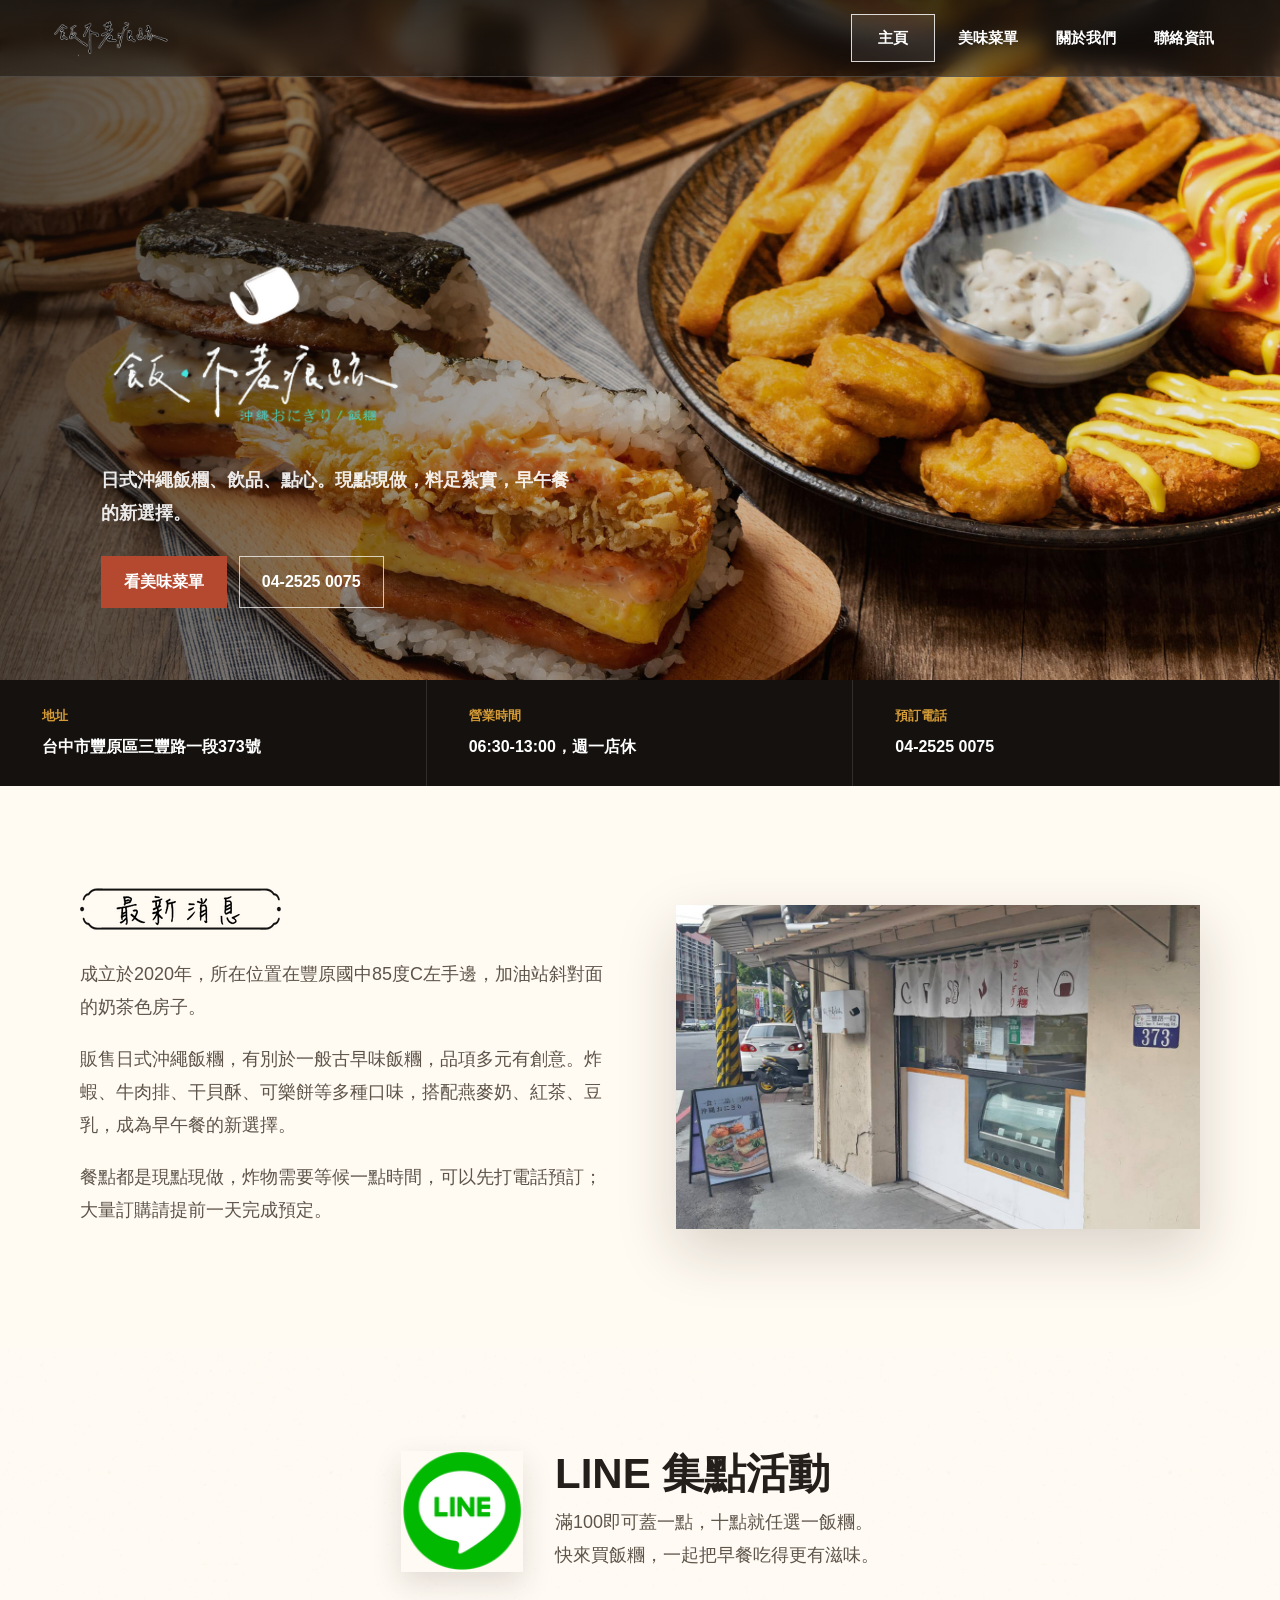
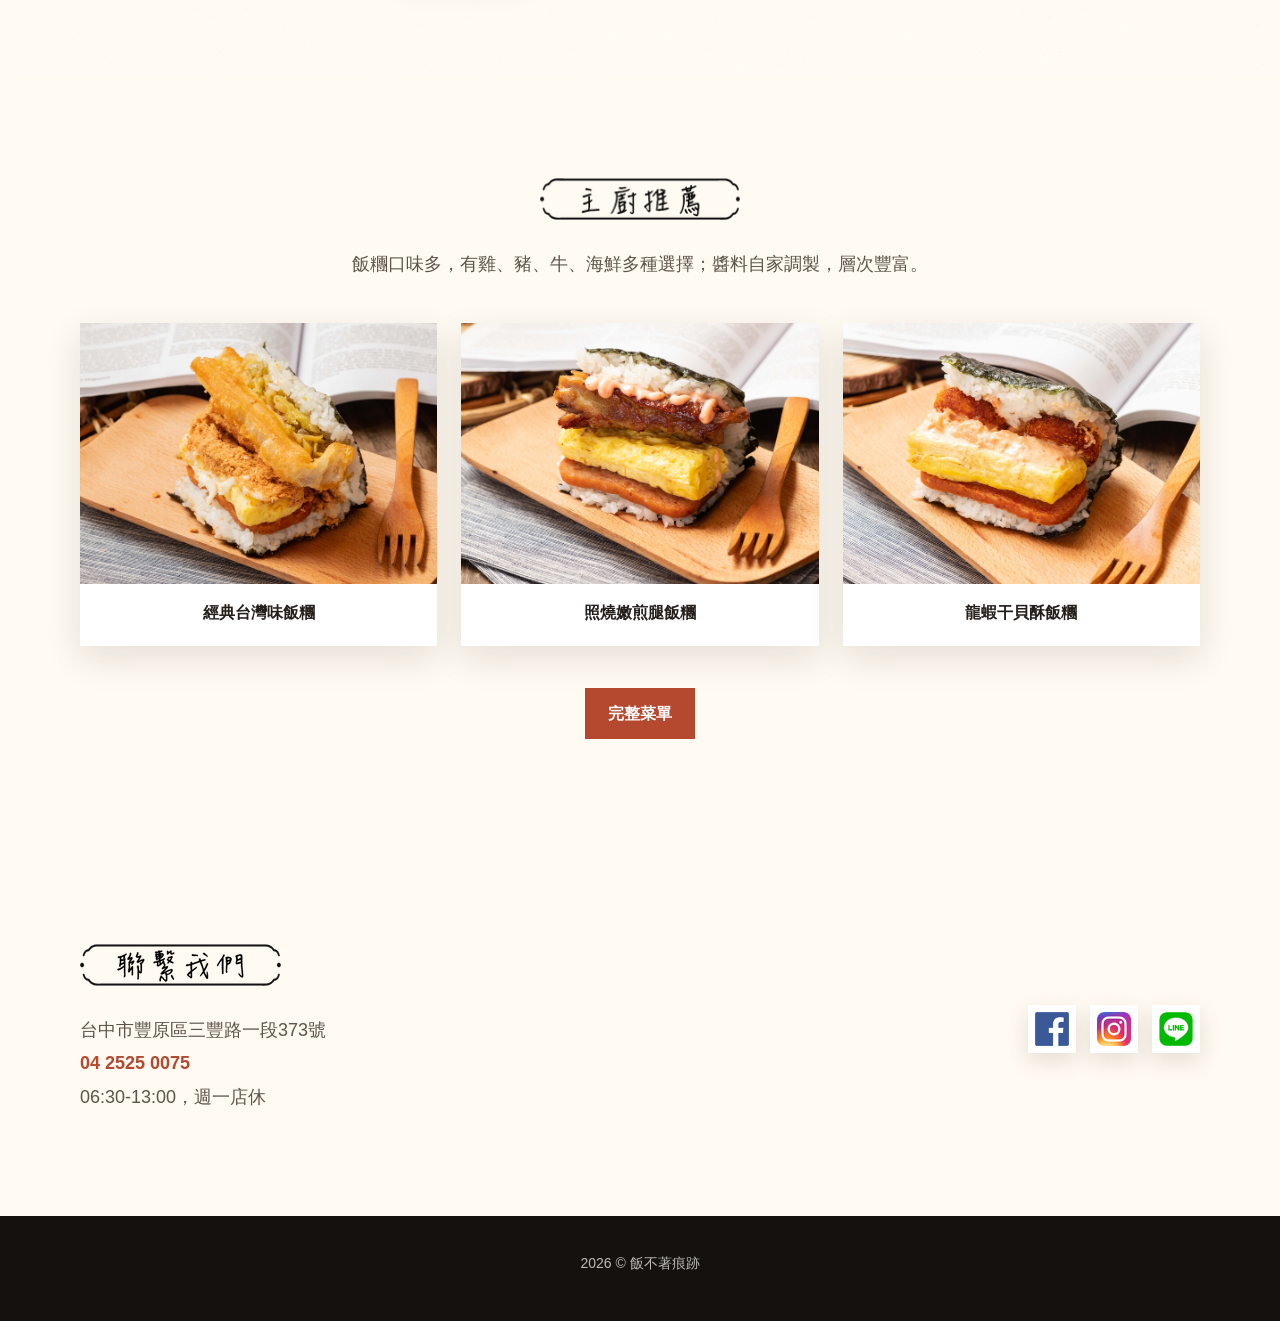
==== commit 811d5c0c: "Add files via upload" ====
--- a/index.html
+++ b/index.html
@@ -28,7 +28,6 @@
     <main>
       <section class="hero home-hero">
         <div class="hero-content">
-          <p class="eyebrow">沖縄 おにぎり飯糰</p>
           <img class="hero-mark" src="assets/mark.png" alt="飯不著痕跡">
           <p class="hero-copy">日式沖繩飯糰、飲品、點心。現點現做，料足紮實，早午餐的新選擇。</p>
           <div class="hero-actions">
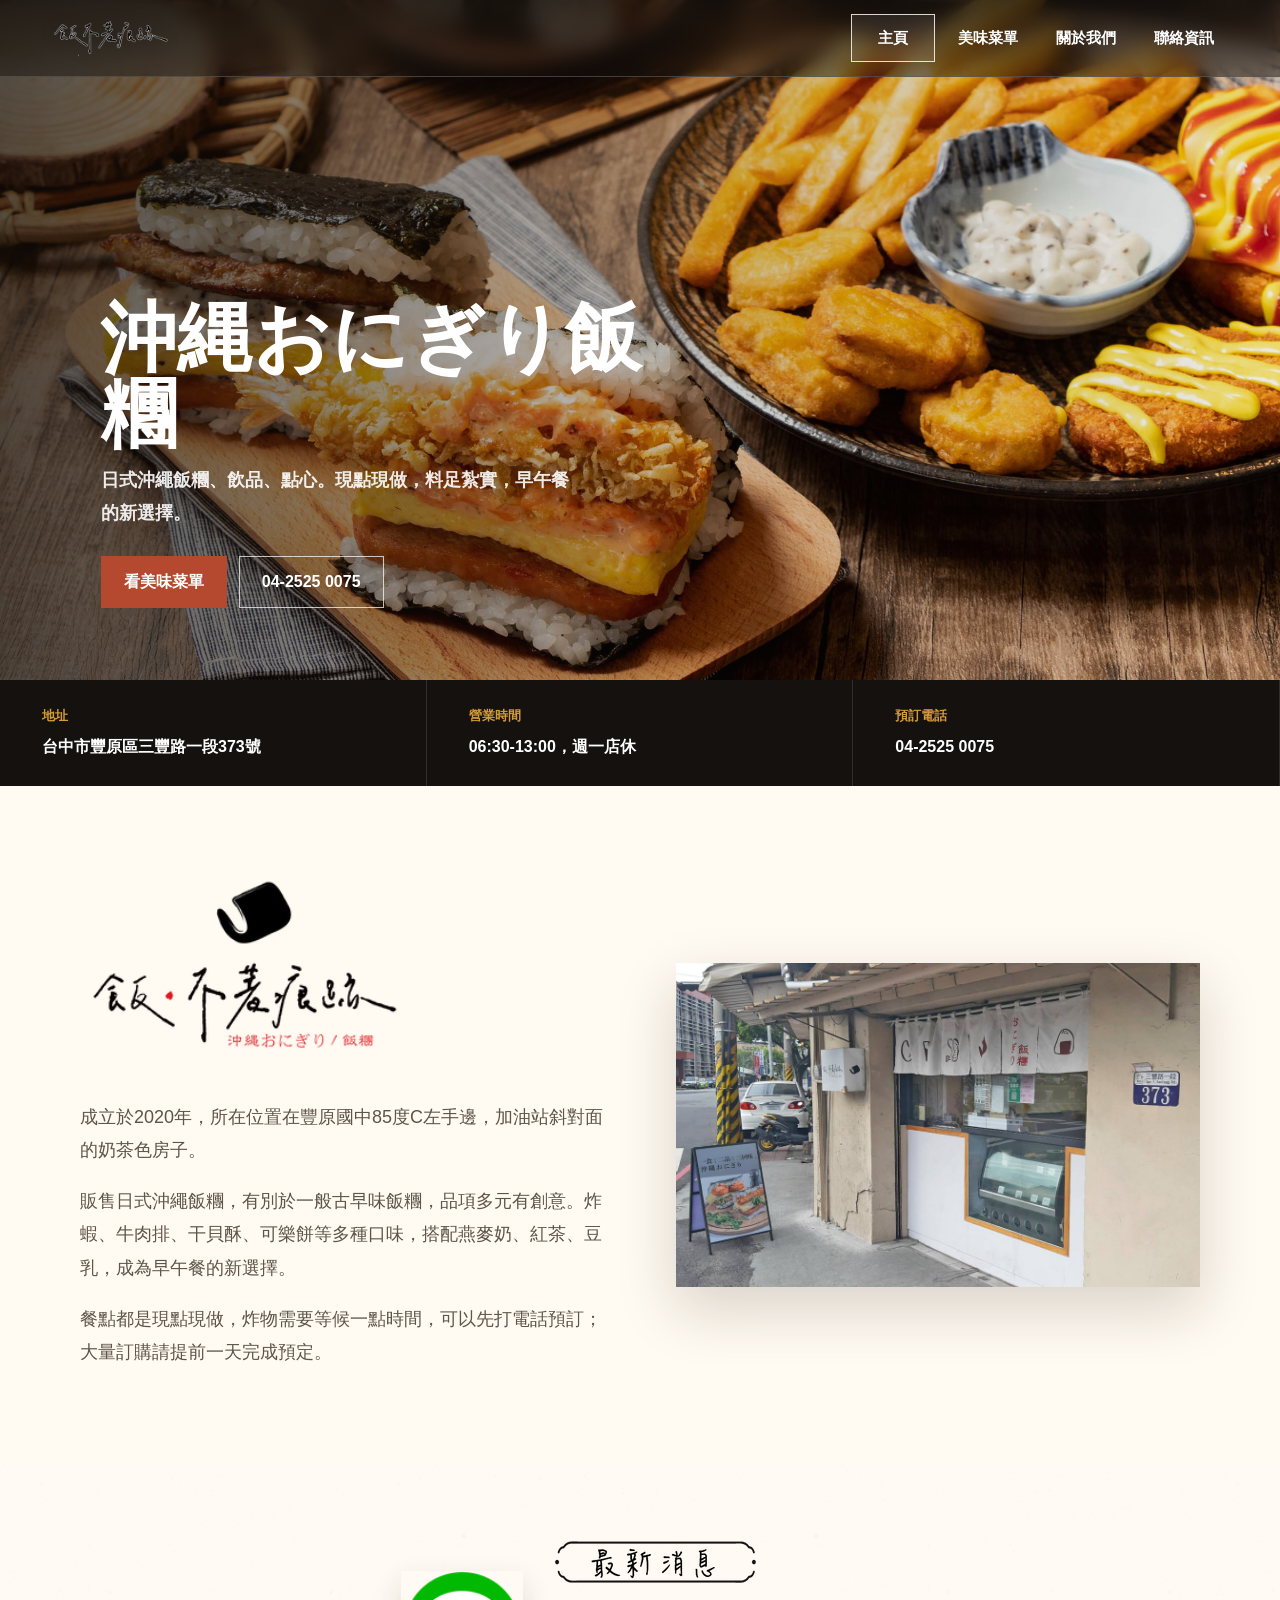
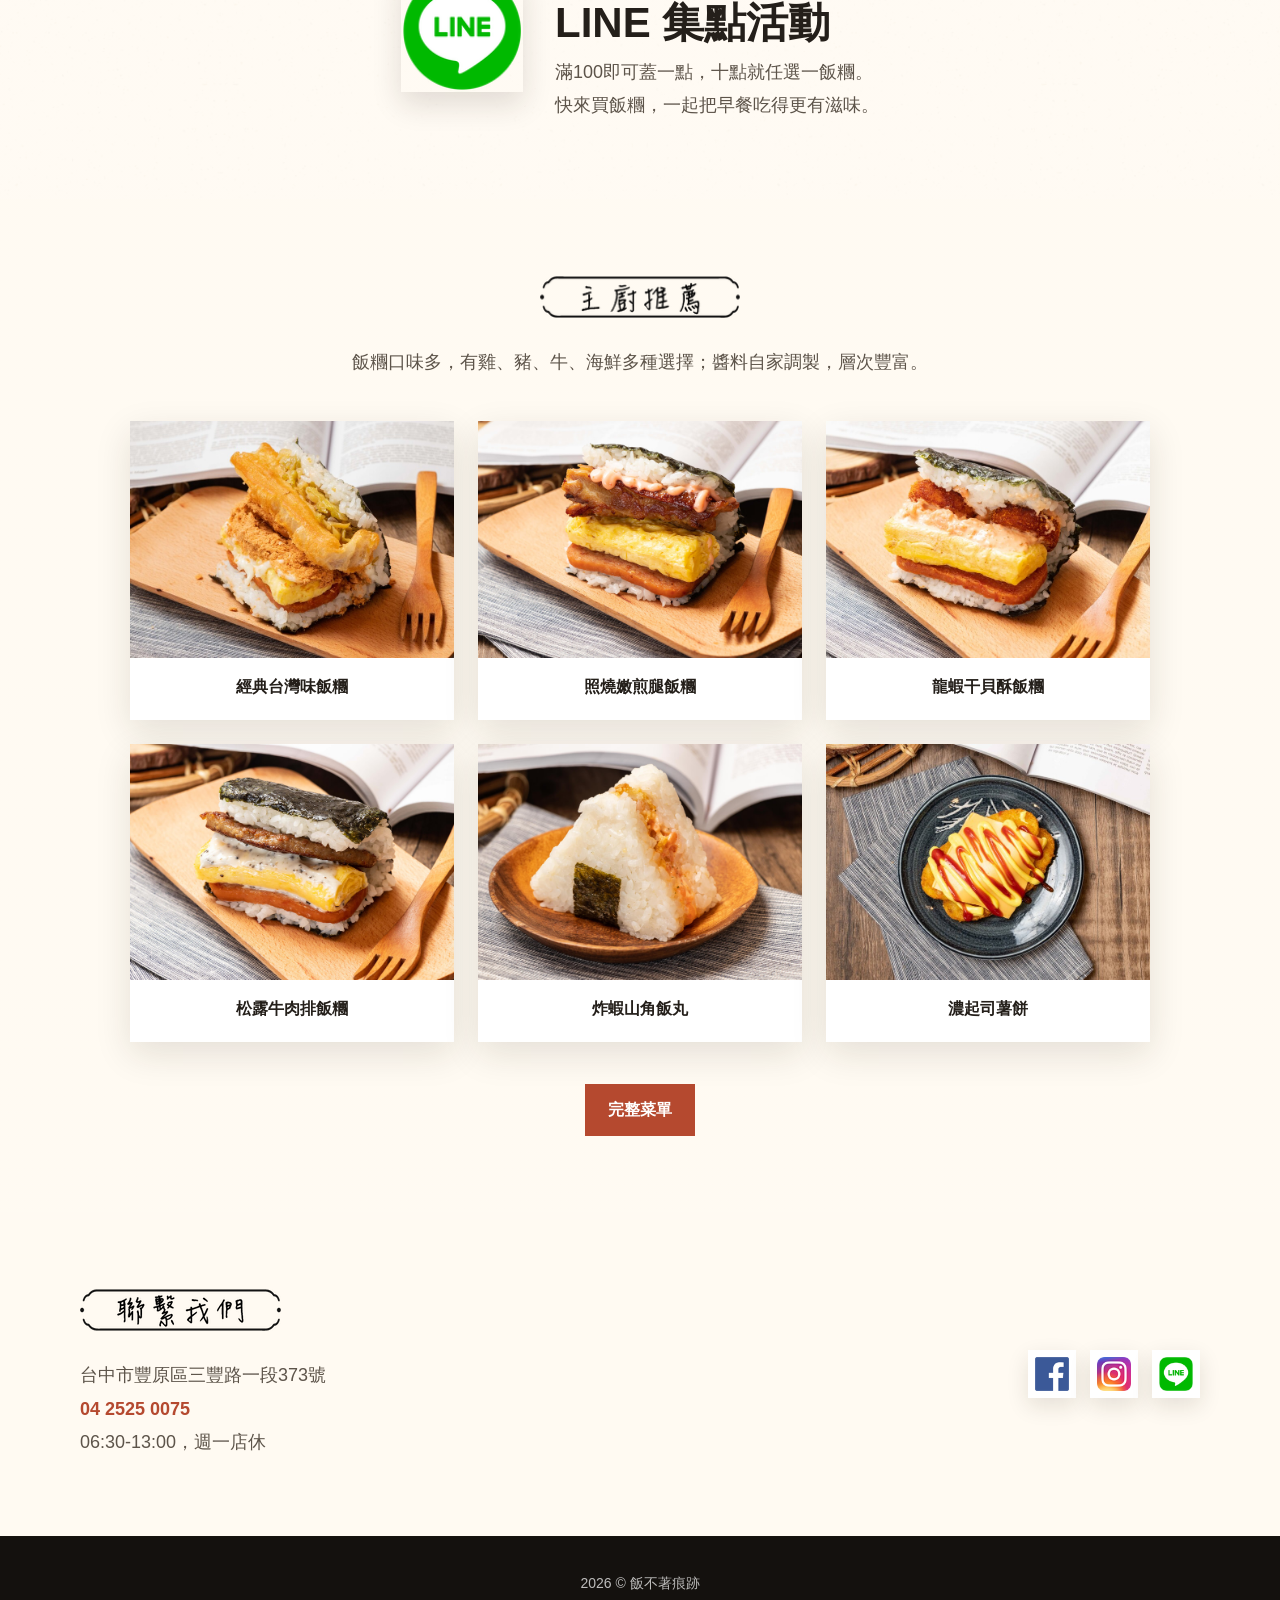
==== commit b487f255: "Add files via upload" ====
--- a/index.html
+++ b/index.html
@@ -28,7 +28,7 @@
     <main>
       <section class="hero home-hero">
         <div class="hero-content">
-          <img class="hero-mark" src="assets/mark.png" alt="飯不著痕跡">
+          <h1>沖縄おにぎり飯糰</h1>
           <p class="hero-copy">日式沖繩飯糰、飲品、點心。現點現做，料足紮實，早午餐的新選擇。</p>
           <div class="hero-actions">
             <a class="primary-action" href="menu.html">看美味菜單</a>
@@ -55,7 +55,7 @@
       <section class="section intro">
         <div class="wrap two-col">
           <div class="copy">
-            <img class="section-title align-left" src="assets/section-line.png" alt="飯不著痕跡">
+            <img class="intro-mark" src="assets/mark.png" alt="飯不著痕跡">
             <p>成立於2020年，所在位置在豐原國中85度C左手邊，加油站斜對面的奶茶色房子。</p>
             <p>販售日式沖繩飯糰，有別於一般古早味飯糰，品項多元有創意。炸蝦、牛肉排、干貝酥、可樂餅等多種口味，搭配燕麥奶、紅茶、豆乳，成為早午餐的新選擇。</p>
             <p>餐點都是現點現做，炸物需要等候一點時間，可以先打電話預訂；大量訂購請提前一天完成預定。</p>
@@ -72,6 +72,7 @@
             <img src="assets/line-qr.png" alt="LINE">
           </a>
           <div class="line-copy">
+            <img class="section-title line-title" src="assets/section-line.png" alt="飯不著痕跡">
             <h2>LINE 集點活動</h2>
             <p>滿100即可蓋一點，十點就任選一飯糰。</p>
             <p>快來買飯糰，一起把早餐吃得更有滋味。</p>
@@ -83,7 +84,7 @@
         <div class="wrap">
           <img class="section-title" src="assets/section-food.png" alt="日式沖繩飯糰、飲品、點心">
           <p class="section-lead">飯糰口味多，有雞、豬、牛、海鮮多種選擇；醬料自家調製，層次豐富。</p>
-          <div class="gallery">
+          <div class="gallery home-gallery">
             <a href="assets/food-1.jpg" data-lightbox>
               <img src="assets/food-1.jpg" alt="經典台灣味飯糰">
               <span>經典台灣味飯糰</span>
@@ -95,6 +96,18 @@
             <a href="assets/food-3.jpg" data-lightbox>
               <img src="assets/food-3.jpg" alt="龍蝦干貝酥飯糰">
               <span>龍蝦干貝酥飯糰</span>
+            </a>
+            <a href="assets/food-4.jpg" data-lightbox>
+              <img src="assets/food-4.jpg" alt="松露牛肉排飯糰">
+              <span>松露牛肉排飯糰</span>
+            </a>
+            <a href="assets/food-5.jpg" data-lightbox>
+              <img src="assets/food-5.jpg" alt="炸蝦山角飯丸">
+              <span>炸蝦山角飯丸</span>
+            </a>
+            <a href="assets/food-6.jpg" data-lightbox>
+              <img src="assets/food-6.jpg" alt="濃起司薯餅">
+              <span>濃起司薯餅</span>
             </a>
           </div>
           <a class="menu-button" href="menu.html">完整菜單</a>
--- a/styles.css
+++ b/styles.css
@@ -113,31 +113,32 @@
   background-image:
     linear-gradient(90deg, rgba(18, 13, 8, 0.72), rgba(18, 13, 8, 0.22) 56%, rgba(18, 13, 8, 0.08)),
     url("/assets/hero.jpg");
+  background-position: 50% 69%;
 }
 
 .page-hero {
-  min-height: 520px;
+  min-height: 440px;
 }
 
 .menu-hero {
   background-image:
     linear-gradient(90deg, rgba(18, 13, 8, 0.68), rgba(18, 13, 8, 0.16)),
     url("/assets/menu-hero.jpg");
-  background-position: 100% 52%;
+  background-position: 100% 52.18%;
 }
 
 .about-hero {
   background-image:
     linear-gradient(90deg, rgba(255, 250, 242, 0.72), rgba(255, 250, 242, 0.12)),
     url("/assets/about-hero.jpg");
-  background-position: center 39%;
+  background-position: 50% 38.89%;
 }
 
 .contact-hero {
   background-image:
     linear-gradient(90deg, rgba(18, 13, 8, 0.68), rgba(18, 13, 8, 0.12)),
     url("/assets/contact-hero.jpg");
-  background-position: 100% 11%;
+  background-position: 100% 11.16%;
 }
 
 .hero-content {
@@ -166,7 +167,7 @@
 .hero-mark {
   width: min(310px, 72vw);
   margin: 0 0 18px;
-  filter: invert(1) drop-shadow(0 4px 16px rgba(0, 0, 0, 0.28));
+  filter: brightness(1.18) contrast(1.04) drop-shadow(0 3px 10px rgba(0, 0, 0, 0.16));
 }
 
 .hero h1 {
@@ -242,7 +243,7 @@
 }
 
 .section {
-  padding: clamp(66px, 8vw, 106px) 24px;
+  padding: clamp(52px, 6vw, 84px) 24px;
   background: var(--paper);
 }
 
@@ -268,6 +269,12 @@
 
 .align-left {
   margin-left: 0;
+}
+
+.intro-mark {
+  width: min(330px, 78vw);
+  margin: 0 0 28px;
+  filter: brightness(1.12) contrast(1.04);
 }
 
 .copy,
@@ -277,6 +284,19 @@
   font-size: 18px;
 }
 
+.about-text,
+.contact-details {
+  font-size: 20px;
+}
+
+.about-layout {
+  grid-template-columns: 0.86fr 1.14fr;
+}
+
+.contact-layout {
+  grid-template-columns: 0.78fr 1.22fr;
+}
+
 .copy p,
 .about-text p {
   margin: 0 0 18px;
@@ -317,10 +337,73 @@
   line-height: 1.15;
 }
 
+.line-title {
+  margin: 0 0 16px;
+}
+
 .line-copy p {
   margin: 0;
   color: var(--soft-ink);
   font-size: 18px;
+}
+
+.photo-carousel {
+  position: relative;
+  overflow: hidden;
+  width: min(980px, 100%);
+  margin: 0 auto 46px;
+  background: #fff;
+  box-shadow: var(--shadow);
+}
+
+.about-carousel {
+  width: 100%;
+  margin-bottom: 0;
+}
+
+.carousel-track {
+  position: relative;
+  aspect-ratio: 16 / 9;
+}
+
+.about-carousel .carousel-track {
+  aspect-ratio: 4 / 3;
+}
+
+.carousel-track img {
+  position: absolute;
+  inset: 0;
+  width: 100%;
+  height: 100%;
+  object-fit: cover;
+  opacity: 0;
+  transition: opacity 0.7s ease;
+}
+
+.carousel-track img.active {
+  opacity: 1;
+}
+
+.carousel-dots {
+  position: absolute;
+  left: 0;
+  right: 0;
+  bottom: 14px;
+  display: flex;
+  justify-content: center;
+  gap: 8px;
+}
+
+.carousel-dots span {
+  width: 9px;
+  height: 9px;
+  border-radius: 999px;
+  background: rgba(255, 255, 255, 0.58);
+  box-shadow: 0 1px 8px rgba(0, 0, 0, 0.32);
+}
+
+.carousel-dots span.active {
+  background: #fff;
 }
 
 .menu-preview,
@@ -338,11 +421,56 @@
   font-size: 18px;
 }
 
+.chef-copy {
+  width: min(760px, 100%);
+  margin: -6px auto 36px;
+  color: var(--soft-ink);
+  font-size: 18px;
+  font-weight: 800;
+  line-height: 1.8;
+  text-align: center;
+}
+
+.chef-copy p {
+  margin: 0;
+}
+
+.menu-jump {
+  display: flex;
+  flex-wrap: wrap;
+  justify-content: center;
+  gap: 14px;
+  margin: -18px auto 38px;
+}
+
+.menu-jump a {
+  display: inline-flex;
+  min-width: 142px;
+  min-height: 46px;
+  align-items: center;
+  justify-content: center;
+  border: 1px solid var(--accent);
+  background: #fff;
+  color: var(--accent);
+  font-weight: 900;
+  box-shadow: 0 10px 24px rgba(44, 31, 19, 0.1);
+}
+
+.menu-jump a:hover {
+  background: var(--accent);
+  color: #fff;
+}
+
 .gallery {
   display: grid;
   grid-template-columns: repeat(3, 1fr);
   gap: 24px;
   margin-bottom: 42px;
+}
+
+.home-gallery {
+  max-width: 1020px;
+  margin-inline: auto;
 }
 
 .gallery a {
@@ -362,6 +490,7 @@
   width: 100%;
   aspect-ratio: 800 / 585;
   object-fit: cover;
+  object-position: center;
 }
 
 .gallery span {
@@ -376,6 +505,56 @@
   gap: 34px;
   margin-bottom: 58px;
   text-align: left;
+}
+
+.dish-grid {
+  display: grid;
+  grid-template-columns: repeat(3, 1fr);
+  gap: 24px;
+  margin: 0 auto 64px;
+  scroll-margin-top: 96px;
+}
+
+.dish-card {
+  display: grid;
+  grid-template-rows: auto auto 1fr;
+  min-height: 100%;
+  background: #fff;
+  box-shadow: 0 12px 34px rgba(44, 31, 19, 0.12);
+  transition: transform 0.2s ease, box-shadow 0.2s ease;
+}
+
+.dish-card:hover {
+  transform: translateY(-4px);
+  box-shadow: var(--shadow);
+}
+
+.dish-card img {
+  width: 100%;
+  aspect-ratio: 4 / 3;
+  object-fit: cover;
+}
+
+.dish-card span {
+  display: grid;
+  min-height: 54px;
+  place-items: center;
+  padding: 14px 16px 6px;
+  color: var(--ink);
+  font-size: 18px;
+  font-weight: 900;
+  line-height: 1.35;
+  text-align: center;
+}
+
+.dish-card p {
+  margin: 0;
+  padding: 0 18px 20px;
+  color: var(--soft-ink);
+  font-size: 15px;
+  font-weight: 700;
+  line-height: 1.65;
+  text-align: center;
 }
 
 .menu-item {
@@ -390,9 +569,46 @@
   font-weight: 800;
 }
 
+.photo-wall {
+  display: grid;
+  grid-template-columns: repeat(3, 1fr);
+  gap: 18px;
+  margin: 0 auto 58px;
+}
+
+.about-wall {
+  margin-top: 46px;
+  margin-bottom: 0;
+}
+
+.photo-wall a {
+  display: block;
+  overflow: hidden;
+  background: #fff;
+  box-shadow: 0 12px 34px rgba(44, 31, 19, 0.12);
+}
+
+.photo-wall img {
+  width: 100%;
+  aspect-ratio: 4 / 3;
+  object-fit: cover;
+  transition: transform 0.25s ease;
+}
+
+.photo-wall a:hover img {
+  transform: scale(1.04);
+}
+
 .full-menu-block {
   width: min(760px, 100%);
   margin: 0 auto;
+  scroll-margin-top: 96px;
+}
+
+.full-menu-block h2 {
+  margin: 0 0 22px;
+  font-size: clamp(30px, 5vw, 48px);
+  line-height: 1.1;
 }
 
 .full-menu-block p {
@@ -468,7 +684,7 @@
 
 .map-wrap iframe {
   width: 100%;
-  min-height: 360px;
+  min-height: 460px;
   box-shadow: var(--shadow);
 }
 
@@ -562,19 +778,19 @@
     background-image:
       linear-gradient(rgba(18, 13, 8, 0.42), rgba(18, 13, 8, 0.72)),
       url("/assets/hero.jpg");
-    background-position: 34% center;
+    background-position: 50% 69%;
   }
 
   .menu-hero {
-    background-position: 72% center;
+    background-position: 100% 52.18%;
   }
 
   .about-hero {
-    background-position: center;
+    background-position: 50% 38.89%;
   }
 
   .contact-hero {
-    background-position: 76% center;
+    background-position: 100% 11.16%;
   }
 
   .hero-content {
@@ -586,7 +802,9 @@
   .about-layout,
   .contact-layout,
   .gallery,
-  .menu-items {
+  .menu-items,
+  .dish-grid,
+  .photo-wall {
     grid-template-columns: 1fr;
   }
 
@@ -610,6 +828,19 @@
     font-size: 16px;
   }
 
+  .chef-copy {
+    font-size: 16px;
+  }
+
+  .carousel-track,
+  .about-carousel .carousel-track {
+    aspect-ratio: 4 / 3;
+  }
+
+  .map-wrap iframe {
+    min-height: 340px;
+  }
+
   .line-box,
   .contact-strip-inner {
     flex-direction: column;
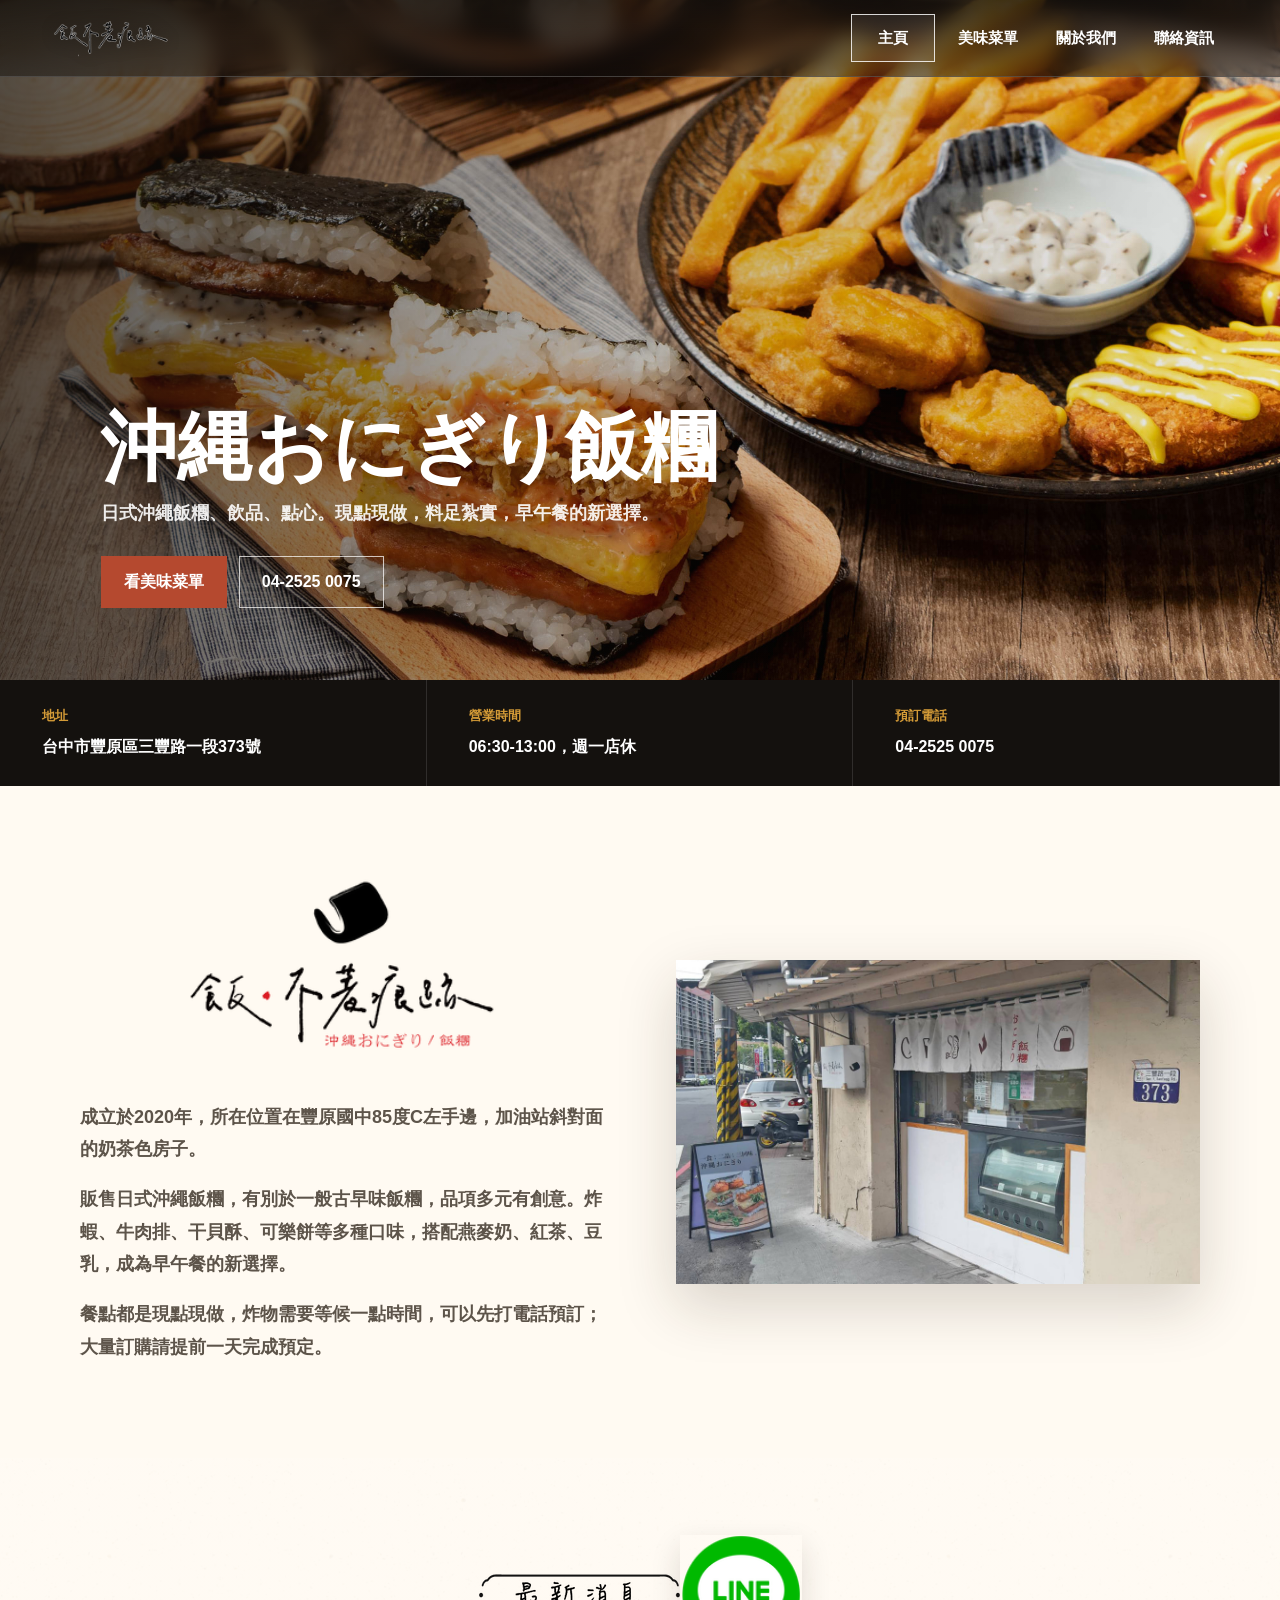
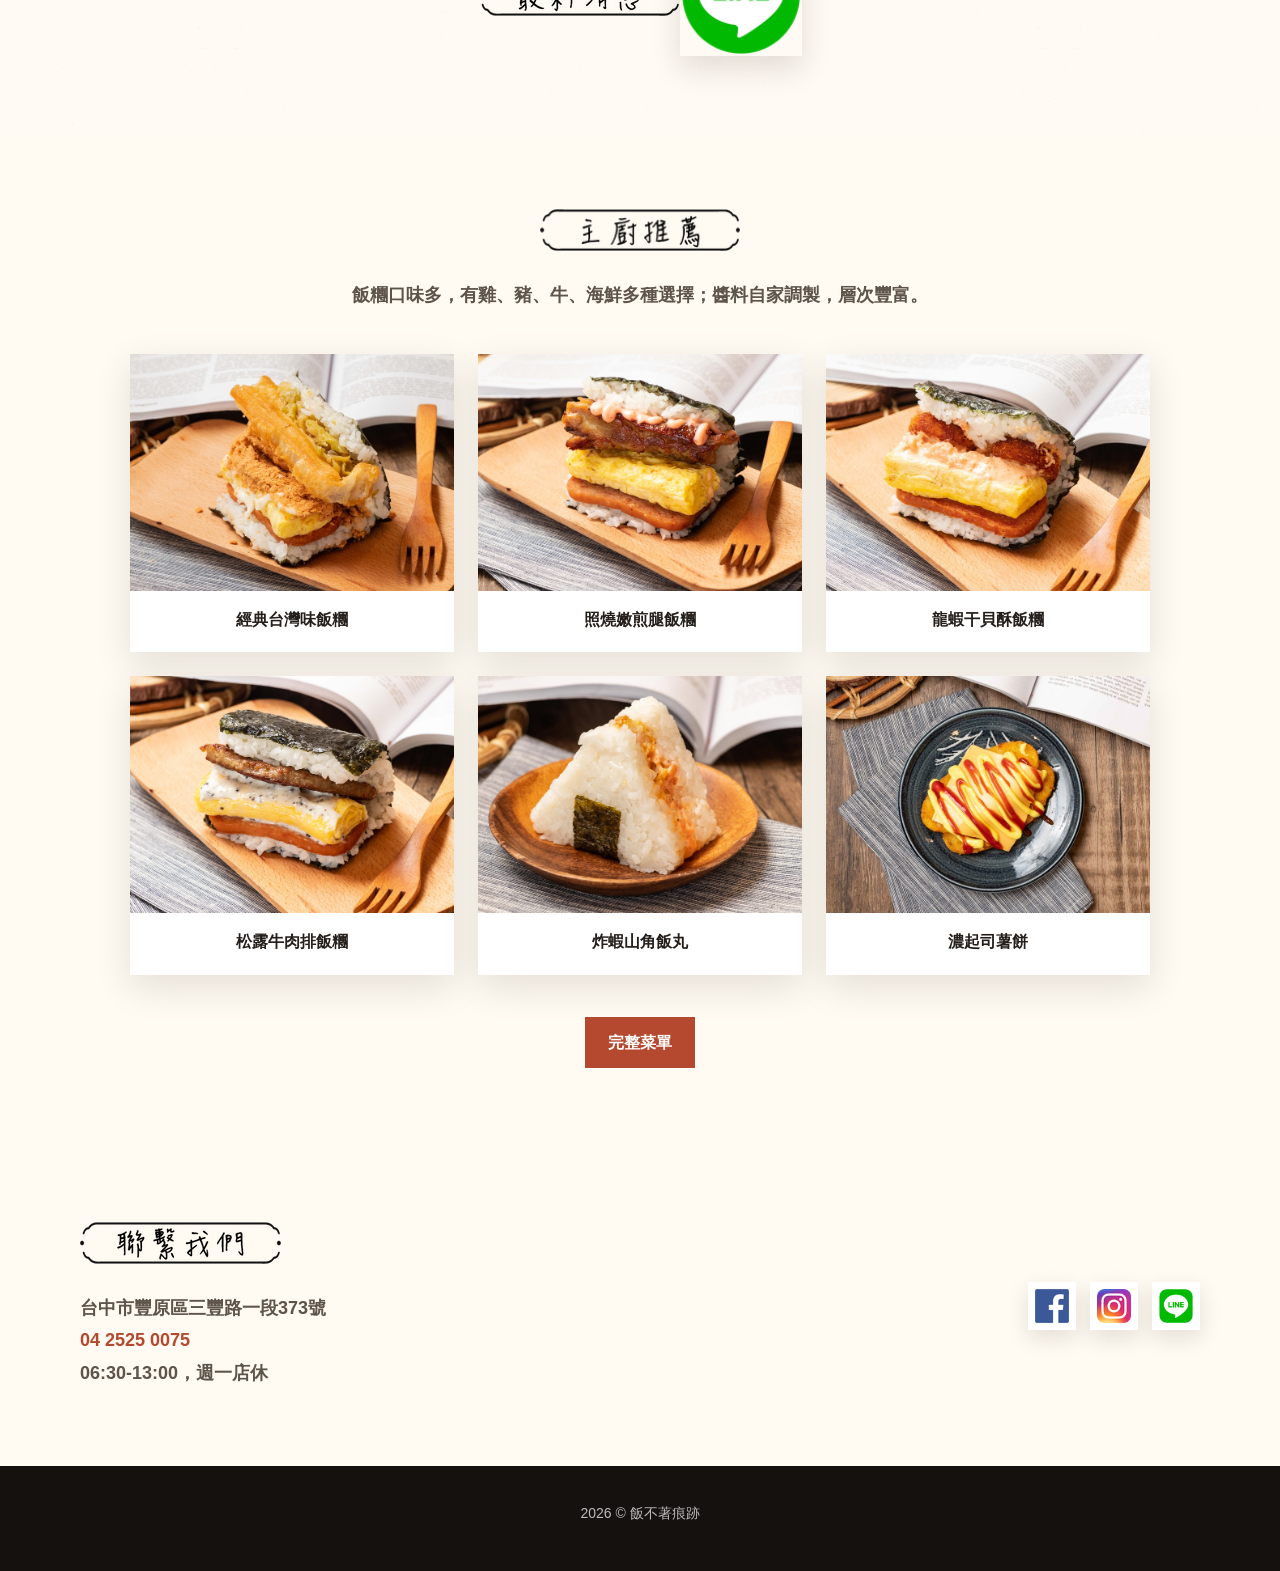
==== commit d593feb9: "Add files via upload" ====
--- a/index.html
+++ b/index.html
@@ -73,9 +73,6 @@
           </a>
           <div class="line-copy">
             <img class="section-title line-title" src="assets/section-line.png" alt="飯不著痕跡">
-            <h2>LINE 集點活動</h2>
-            <p>滿100即可蓋一點，十點就任選一飯糰。</p>
-            <p>快來買飯糰，一起把早餐吃得更有滋味。</p>
           </div>
         </div>
       </section>
--- a/styles.css
+++ b/styles.css
@@ -155,6 +155,10 @@
   width: min(520px, 100%);
 }
 
+.home-hero .hero-content {
+  width: min(760px, 100%);
+}
+
 .eyebrow {
   margin: 0 0 18px;
   color: var(--gold);
@@ -185,8 +189,19 @@
   color: rgba(255, 255, 255, 0.9);
 }
 
+.home-hero .hero-copy {
+  width: min(760px, 100%);
+}
+
 .light .hero-copy {
   color: var(--soft-ink);
+}
+
+@media (min-width: 821px) {
+  .home-hero h1,
+  .home-hero .hero-copy {
+    white-space: nowrap;
+  }
 }
 
 .hero-actions {
@@ -273,7 +288,7 @@
 
 .intro-mark {
   width: min(330px, 78vw);
-  margin: 0 0 28px;
+  margin: 0 auto 28px;
   filter: brightness(1.12) contrast(1.04);
 }
 
@@ -282,6 +297,8 @@
 .contact-details {
   color: var(--soft-ink);
   font-size: 18px;
+  font-weight: 800;
+  line-height: 1.8;
 }
 
 .about-text,
@@ -323,7 +340,10 @@
   display: flex;
   align-items: center;
   justify-content: center;
-  gap: 32px;
+}
+
+.line-box::before {
+  display: none;
 }
 
 .qr img {
@@ -338,13 +358,30 @@
 }
 
 .line-title {
-  margin: 0 0 16px;
+  margin: 0 auto;
 }
 
 .line-copy p {
   margin: 0;
   color: var(--soft-ink);
   font-size: 18px;
+  font-weight: 800;
+  line-height: 1.8;
+}
+
+.line-copy {
+  width: auto;
+  margin: 0;
+  min-width: 0;
+  text-align: center;
+}
+
+.line-box .qr {
+  order: 2;
+}
+
+.line-copy {
+  order: 1;
 }
 
 .photo-carousel {
@@ -419,6 +456,8 @@
   margin: 0 auto 42px;
   color: var(--soft-ink);
   font-size: 18px;
+  font-weight: 800;
+  line-height: 1.8;
 }
 
 .chef-copy {
@@ -646,6 +685,8 @@
   color: var(--soft-ink);
   font-style: normal;
   font-size: 18px;
+  font-weight: 800;
+  line-height: 1.8;
 }
 
 address a {
@@ -782,7 +823,10 @@
   }
 
   .menu-hero {
-    background-position: 100% 52.18%;
+    background-position: center, center 58px;
+    background-size: cover, contain;
+    background-repeat: no-repeat;
+    background-color: #d8d6d0;
   }
 
   .about-hero {
@@ -843,10 +887,51 @@
 
   .line-box,
   .contact-strip-inner {
+    display: flex;
     flex-direction: column;
     text-align: center;
   }
 
+  .line-box::before {
+    display: none;
+  }
+
+  .line-box {
+    gap: 20px;
+    align-items: center;
+  }
+
+  .line-copy {
+    order: 1;
+    width: 100%;
+  }
+
+  .line-box .qr {
+    order: 2;
+  }
+
+  .line-title {
+    height: 42px;
+    max-width: 86vw;
+    margin: 0 auto 14px;
+  }
+
+  .line-copy h2 {
+    margin-bottom: 10px;
+    font-size: 30px;
+  }
+
+  .line-copy p {
+    max-width: 18em;
+    margin: 0 auto;
+    font-size: 16px;
+    line-height: 1.8;
+  }
+
+  .qr img {
+    width: 108px;
+  }
+
   .socials.left {
     justify-content: center;
   }
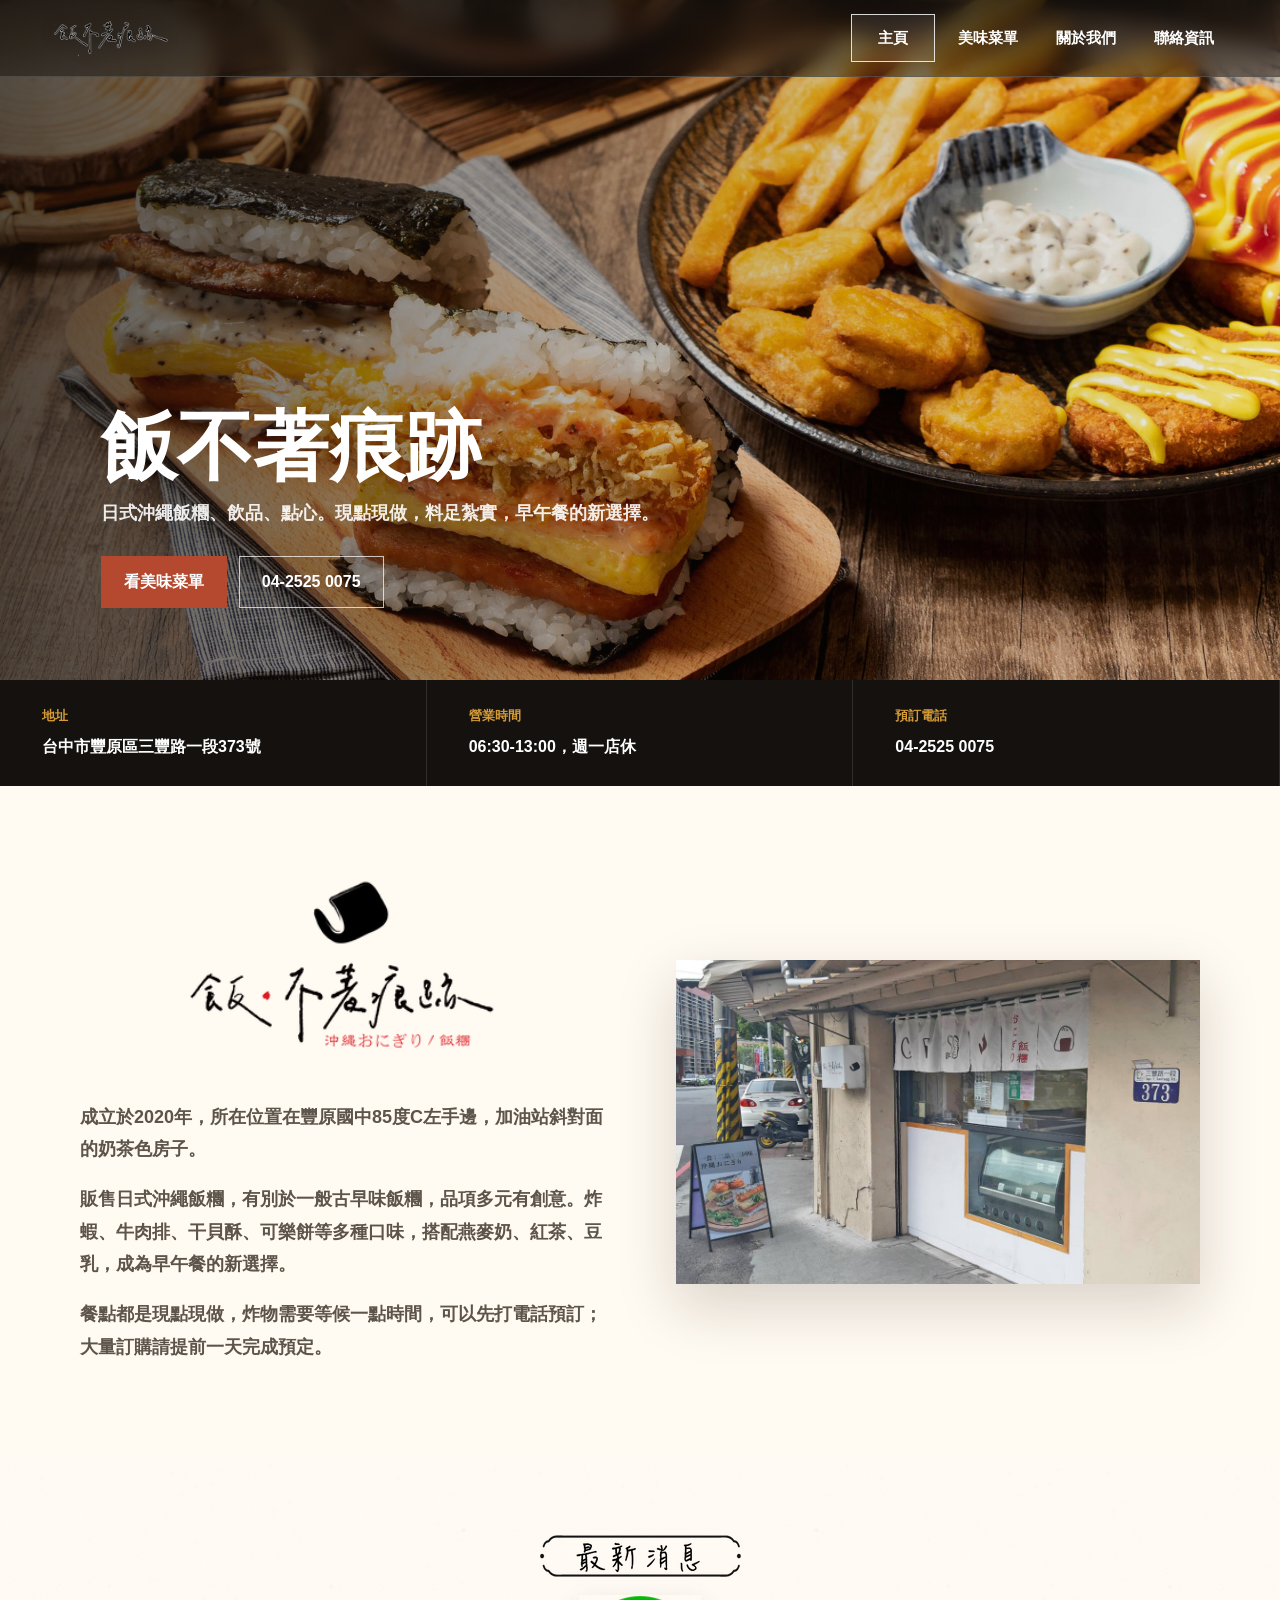
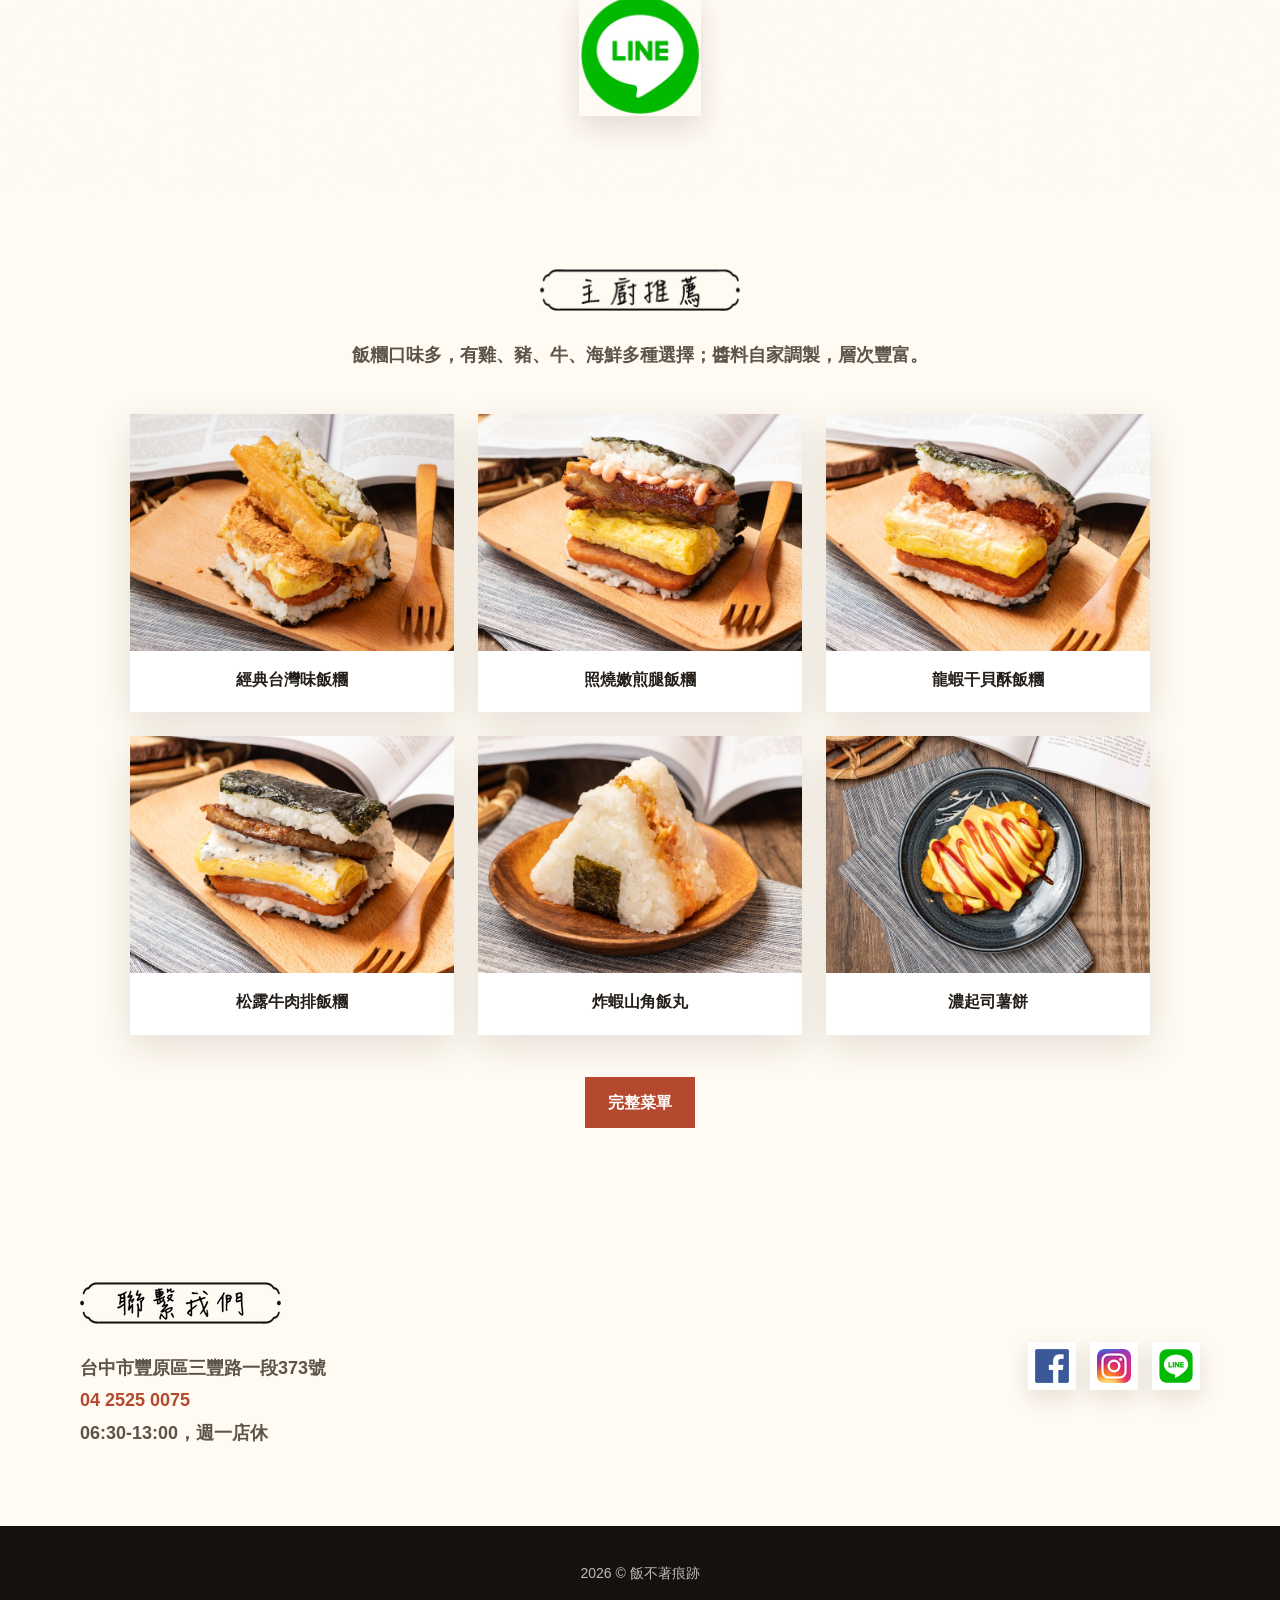
==== commit 04cf9f0b: "Add files via upload" ====
--- a/index.html
+++ b/index.html
@@ -28,7 +28,7 @@
     <main>
       <section class="hero home-hero">
         <div class="hero-content">
-          <h1>沖縄おにぎり飯糰</h1>
+          <h1>飯不著痕跡</h1>
           <p class="hero-copy">日式沖繩飯糰、飲品、點心。現點現做，料足紮實，早午餐的新選擇。</p>
           <div class="hero-actions">
             <a class="primary-action" href="menu.html">看美味菜單</a>
--- a/styles.css
+++ b/styles.css
@@ -338,8 +338,10 @@
 
 .line-box {
   display: flex;
+  flex-direction: column;
   align-items: center;
   justify-content: center;
+  gap: 18px;
 }
 
 .line-box::before {
@@ -819,7 +821,10 @@
     background-image:
       linear-gradient(rgba(18, 13, 8, 0.42), rgba(18, 13, 8, 0.72)),
       url("/assets/hero.jpg");
-    background-position: 50% 69%;
+    background-position: center, center 58px;
+    background-size: cover, contain;
+    background-repeat: no-repeat;
+    background-color: #2c2118;
   }
 
   .menu-hero {
@@ -834,7 +839,10 @@
   }
 
   .contact-hero {
-    background-position: 100% 11.16%;
+    background-position: center, center 58px;
+    background-size: cover, contain;
+    background-repeat: no-repeat;
+    background-color: #d8d6d0;
   }
 
   .hero-content {
